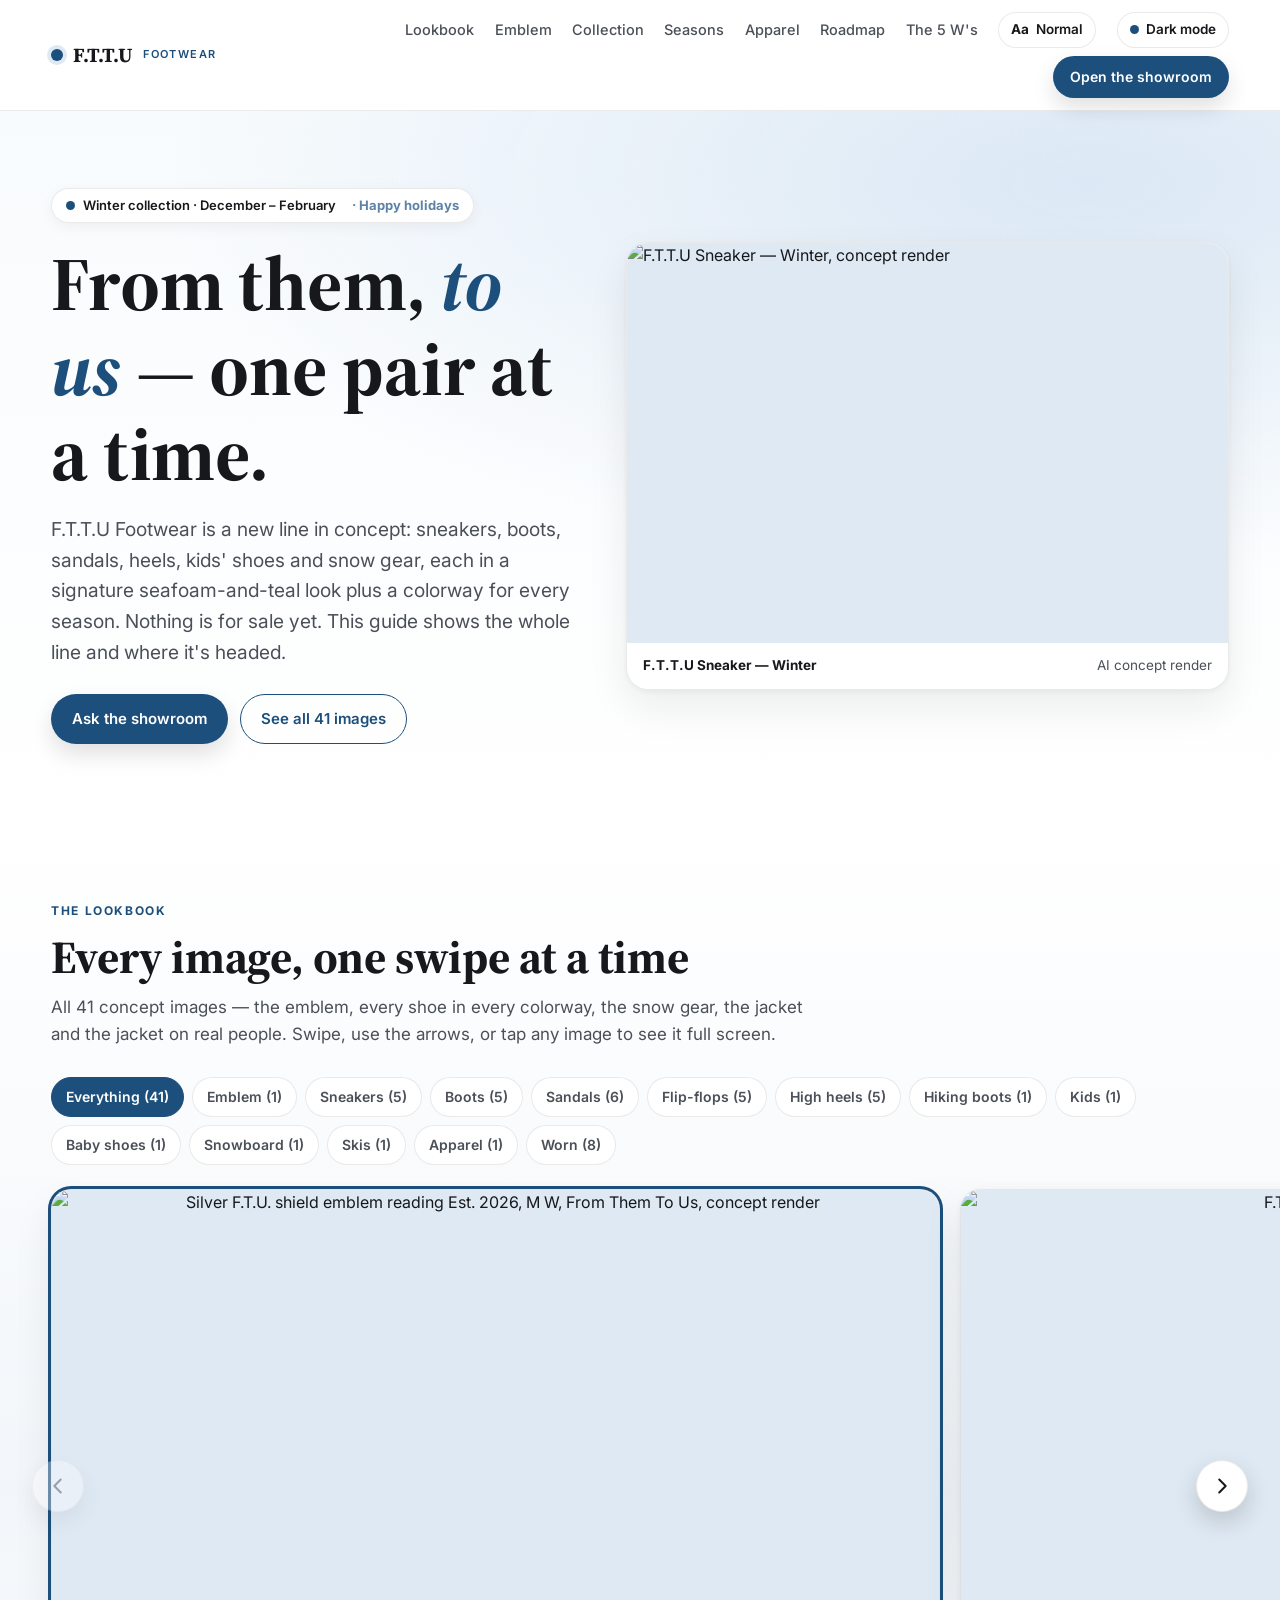
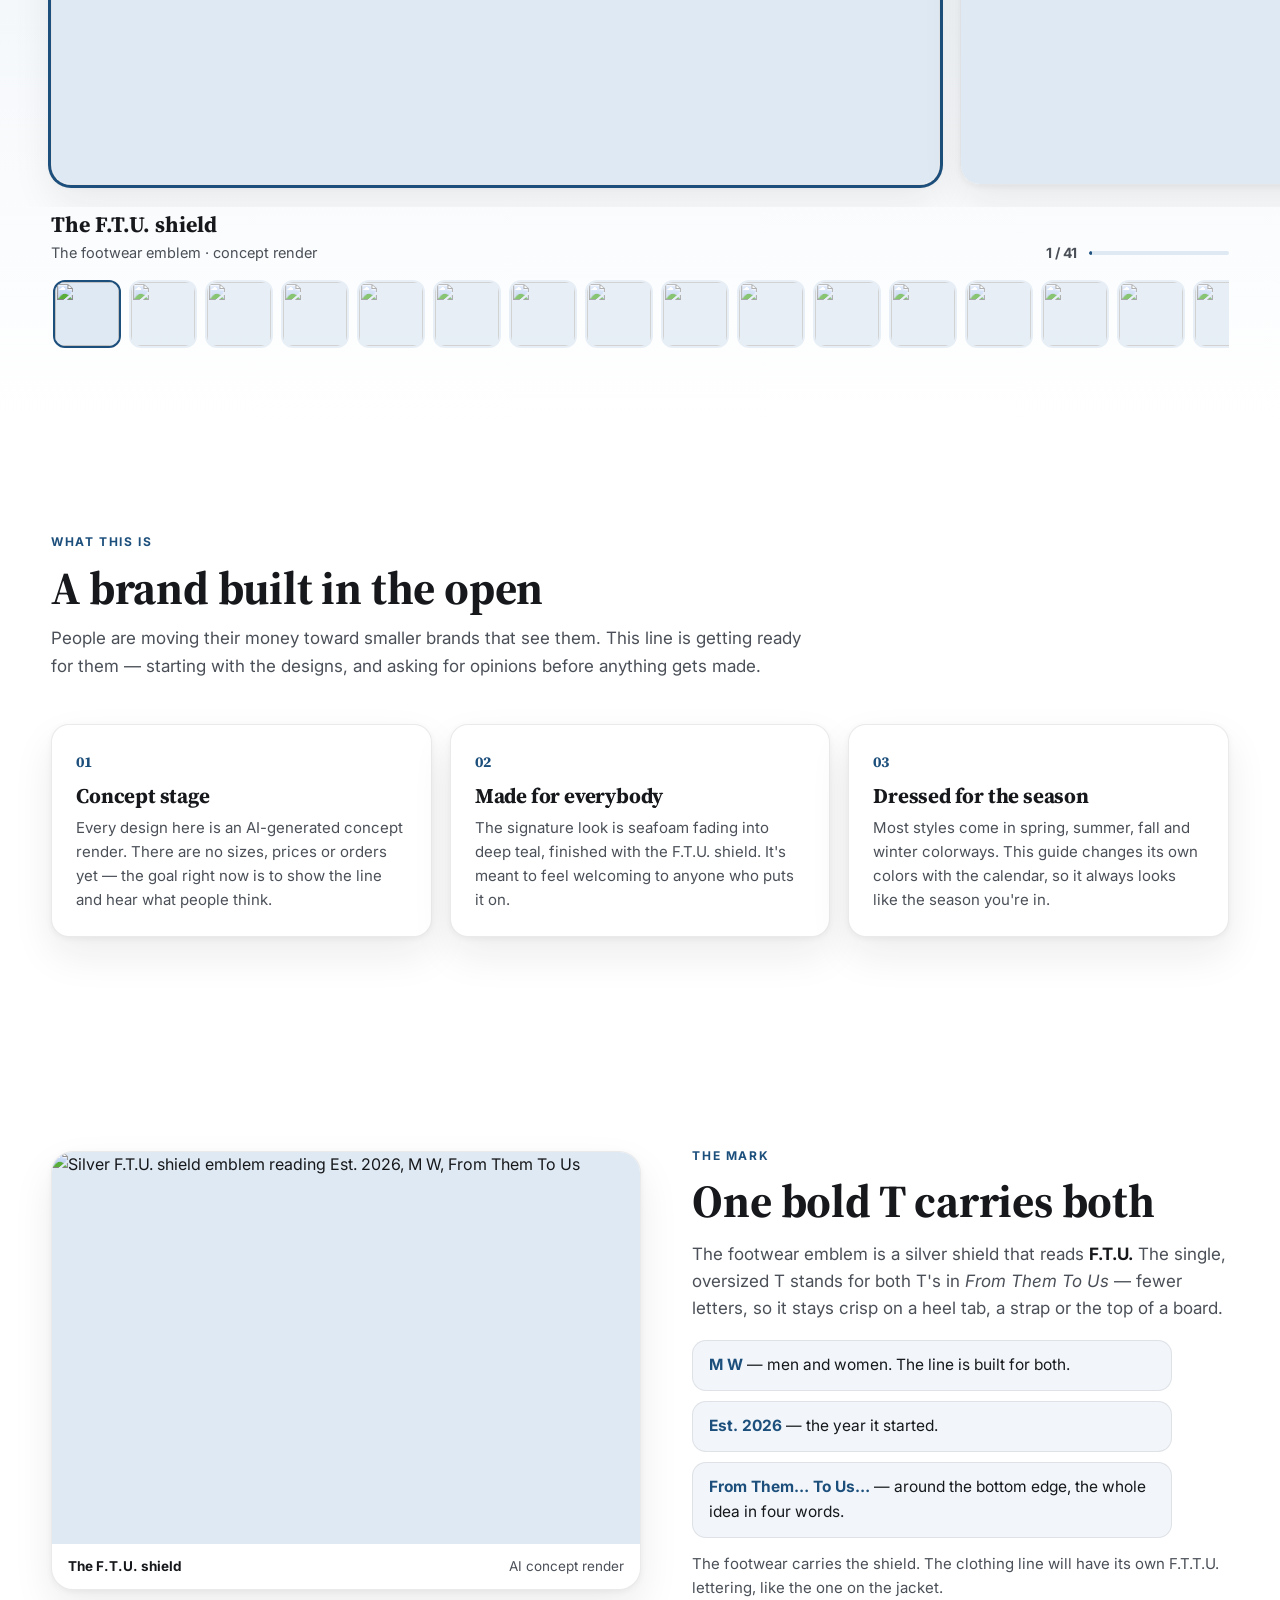
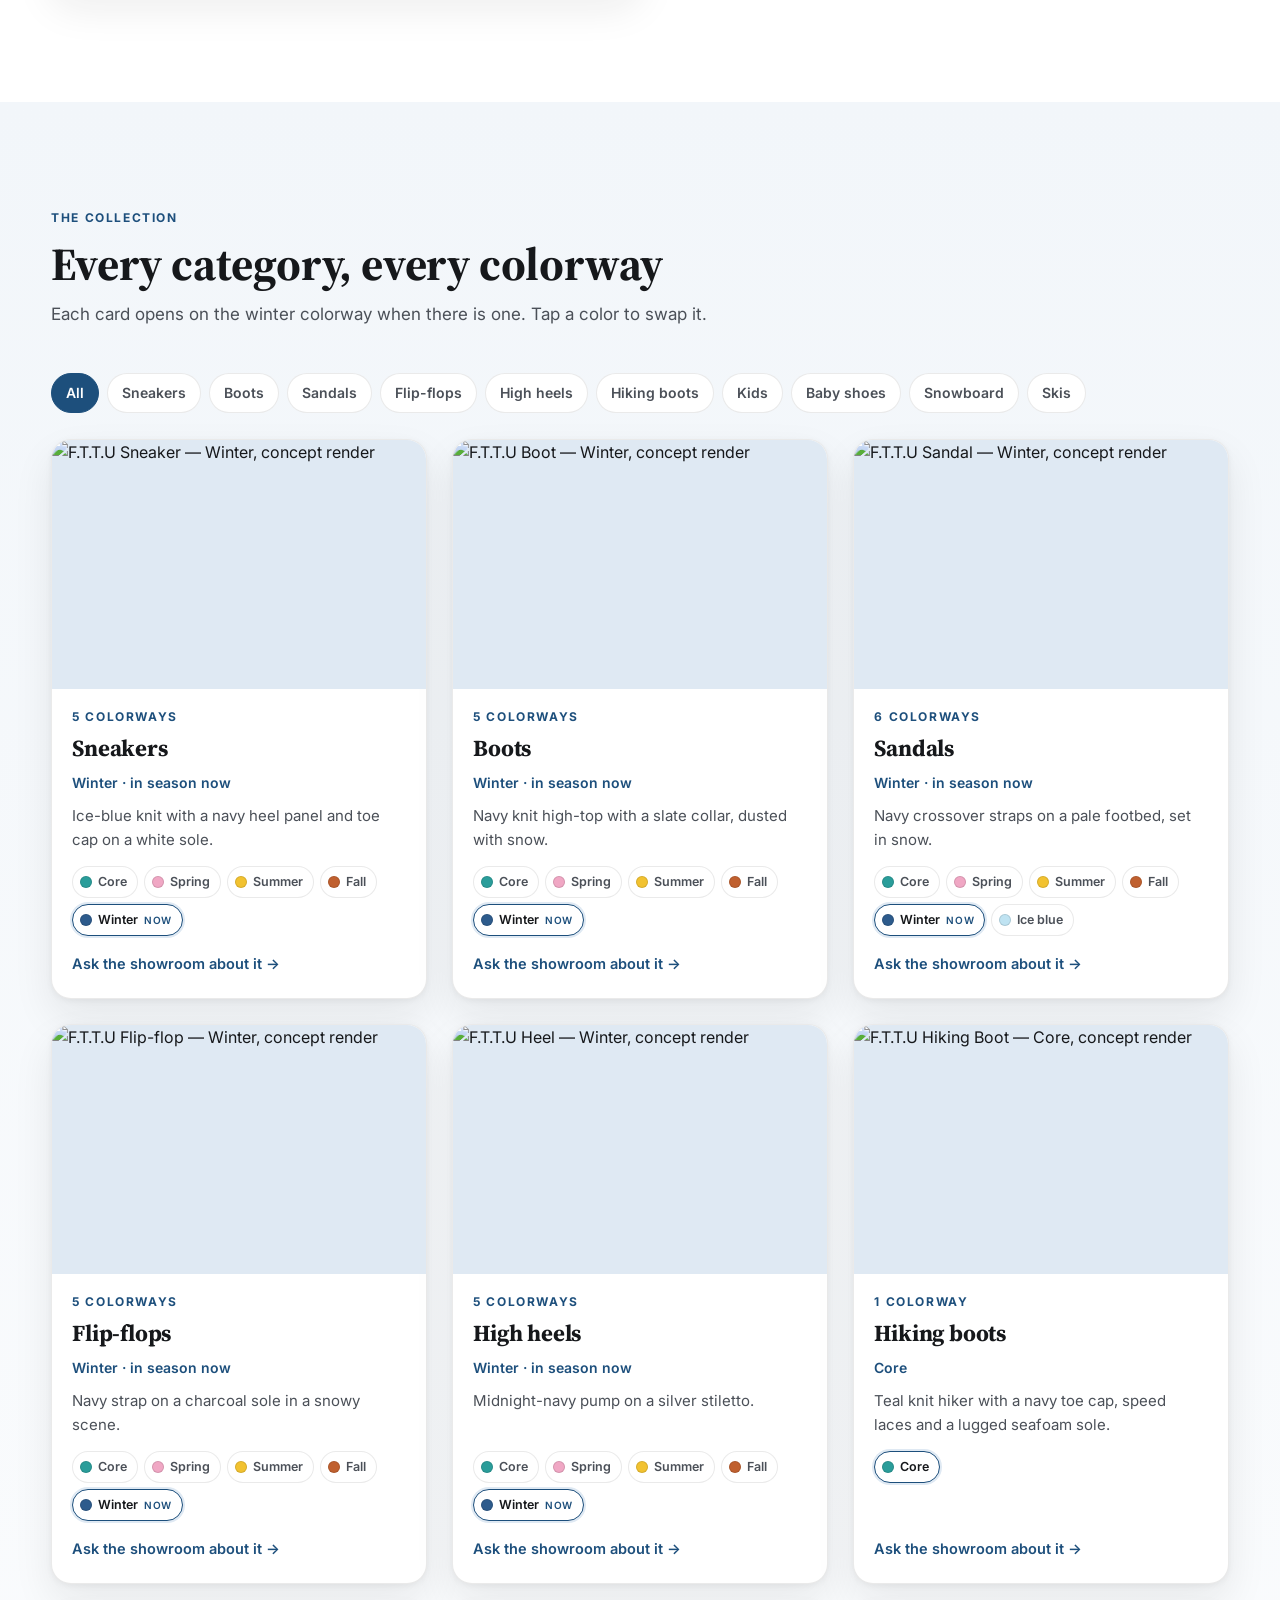
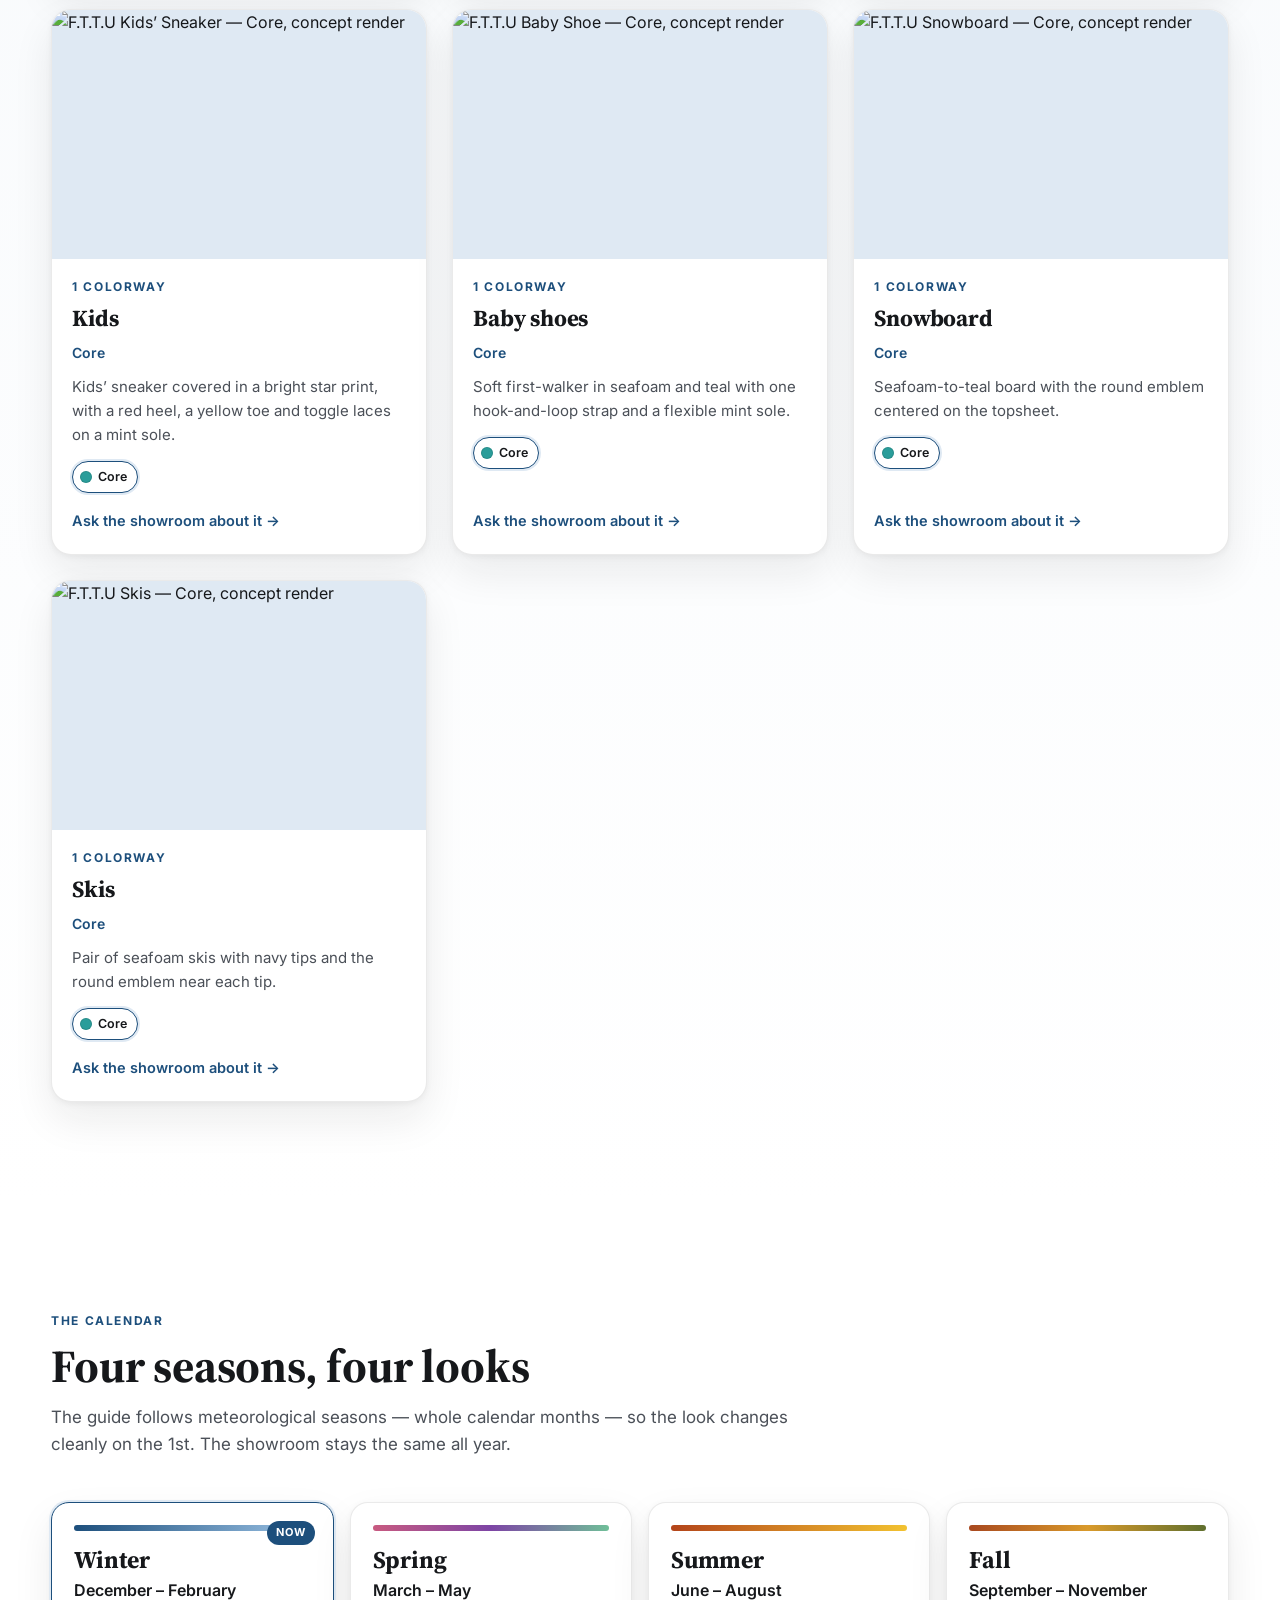
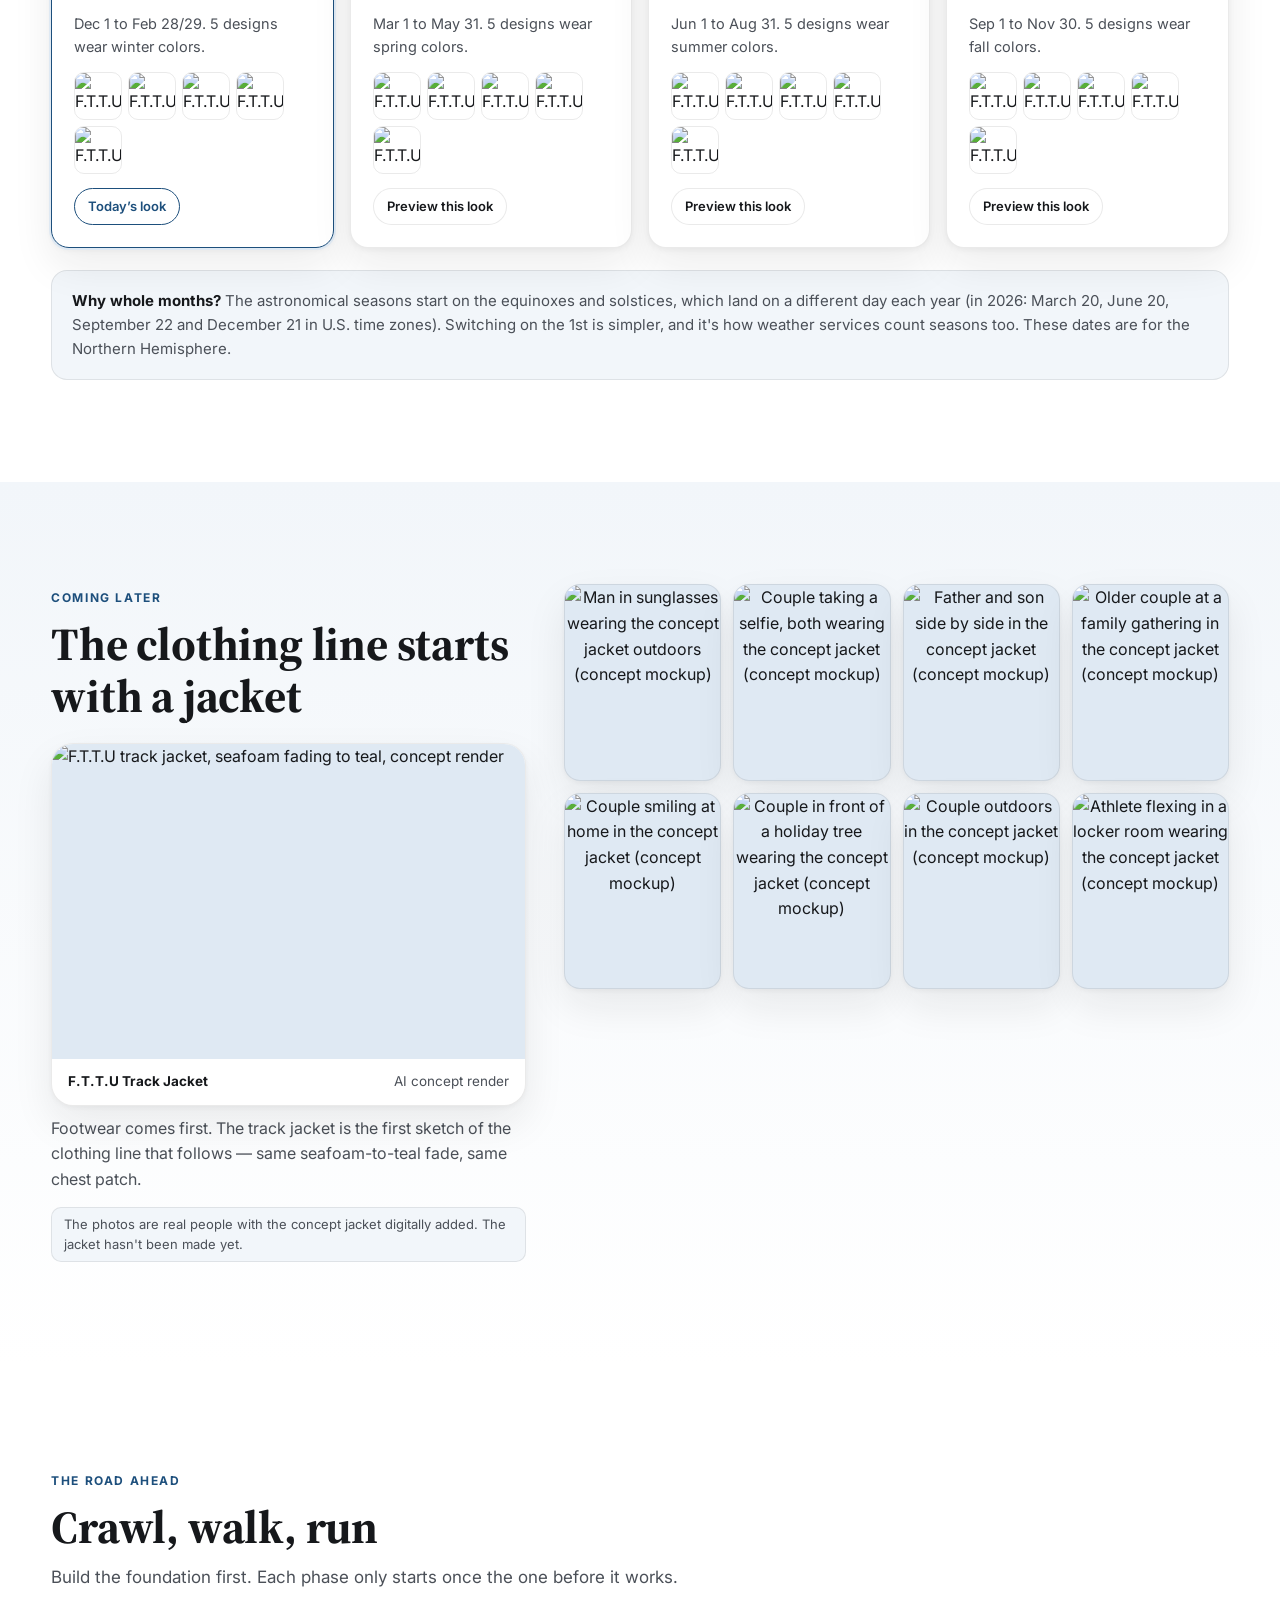
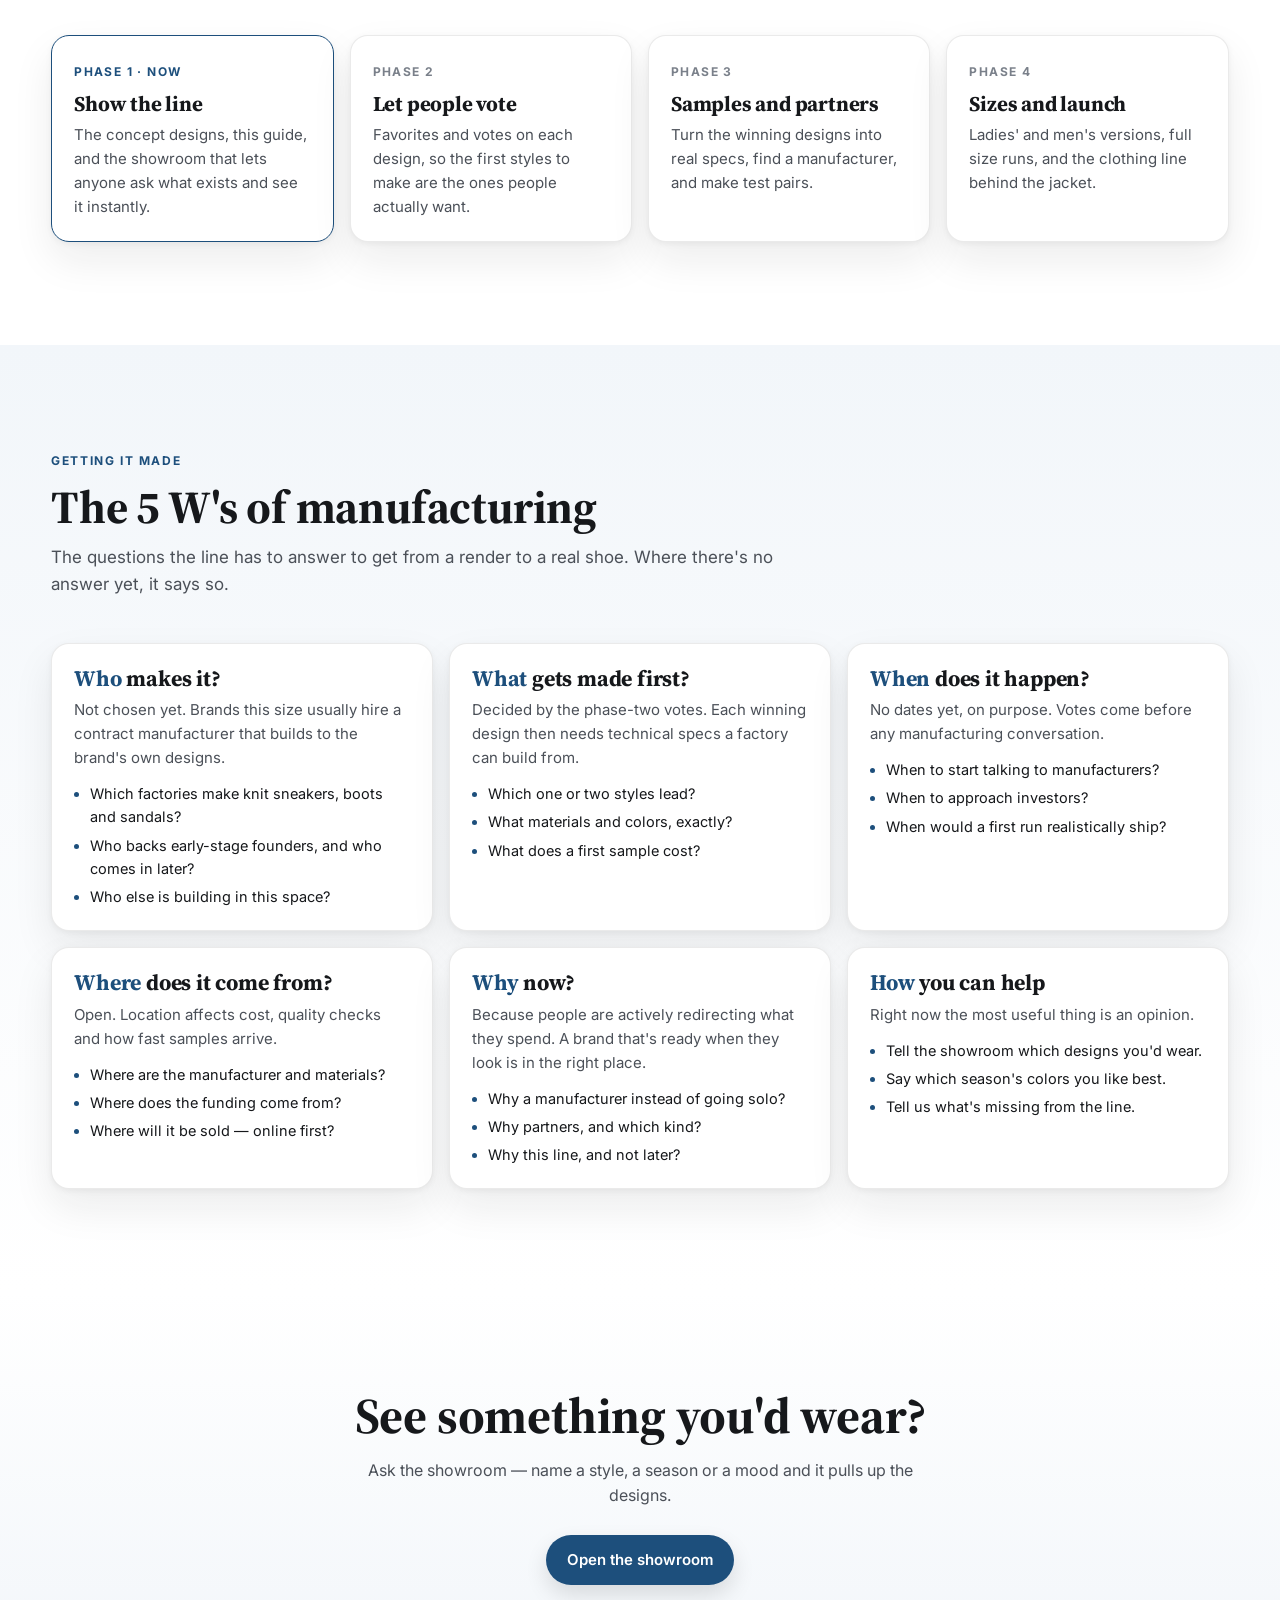
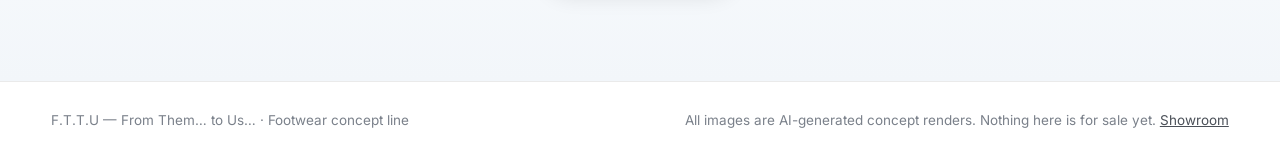
==== guide.html @ 917a5d87 "Initial commit" ====
<!DOCTYPE html>
<html lang="en" data-theme="light" data-default-theme="light" data-season="fall">
<head>
<meta charset="UTF-8">
<meta name="viewport" content="width=device-width, initial-scale=1, viewport-fit=cover">
<title>F.T.T.U Footwear — The Guide</title>
<meta name="description" content="The F.T.T.U footwear line in concept: every category, every seasonal colorway, the calendar the site follows, and the road from design to manufacturing.">
<link rel="preconnect" href="https://fonts.googleapis.com">
<link rel="preconnect" href="https://fonts.gstatic.com" crossorigin>
<link rel="preconnect" href="https://mlgmigguhljsiopctkkj.supabase.co" crossorigin>
<link href="https://fonts.googleapis.com/css2?family=Source+Serif+4:ital,opsz,wght@0,8..60,600;0,8..60,700;1,8..60,600&family=Inter:wght@400;500;600;700&display=swap" rel="stylesheet">
<script>
  /* set the season before first paint so the page never flashes the wrong palette */
  (function(){
    var m=new Date().getMonth();
    var s=(m===11||m<=1)?'winter':(m<=4)?'spring':(m<=7)?'summer':'fall';
    document.documentElement.setAttribute('data-season',s);
  })();
</script>
<link rel="stylesheet" href="css/guide.css">
<link rel="stylesheet" href="css/lightbox.css">
<script>try{var t=localStorage.getItem('fttu-theme');if(t==='light'||t==='dark')document.documentElement.setAttribute('data-theme',t);}catch(e){}</script>
</head>
<body>

<header class="topbar">
  <nav class="nav wrap" aria-label="Main">
    <a class="brand" href="guide.html"><span class="brand-mark" aria-hidden="true"></span>F.T.T.U <small>Footwear</small></a>
    <div class="nav-links">
      <a href="#lookbook">Lookbook</a>
      <a href="#emblem">Emblem</a>
      <a href="#collection">Collection</a>
      <a href="#seasons">Seasons</a>
      <a href="#apparel">Apparel</a>
      <a href="#roadmap">Roadmap</a>
      <a href="#five-ws">The 5 W's</a>
      <button class="ctrl js-size" type="button" aria-label="Text size: Normal"><strong>Aa</strong> <span class="js-size-label">Normal</span></button>
      <button class="ctrl js-theme" type="button"><span class="dot" aria-hidden="true"></span><span class="js-theme-label">Dark mode</span></button>
      <a class="btn btn-solid" href="index.html">Open the showroom</a>
    </div>
    <button class="burger" id="burger" type="button" aria-label="Open menu" aria-expanded="false" aria-controls="menu"><span></span></button>
  </nav>
  <div class="menu" id="menu">
    <a href="#lookbook">Lookbook</a>
    <a href="#emblem">Emblem</a>
    <a href="#collection">Collection</a>
    <a href="#seasons">Seasons</a>
    <a href="#apparel">Apparel</a>
    <a href="#roadmap">Roadmap</a>
    <a href="#five-ws">The 5 W's</a>
    <div class="menu-controls">
      <button class="ctrl js-size" type="button" aria-label="Text size: Normal"><strong>Aa</strong> <span class="js-size-label">Normal</span></button>
      <button class="ctrl js-theme" type="button"><span class="dot" aria-hidden="true"></span><span class="js-theme-label">Dark mode</span></button>
      <a class="btn btn-solid" href="index.html">Open the showroom</a>
    </div>
  </div>
</header>

<main>
  <section class="hero">
    <div class="ornaments" id="ornaments" aria-hidden="true"></div>
    <div class="hero-grid wrap">
      <div>
        <span class="season-badge"><span class="dot" aria-hidden="true"></span><span id="seasonBadge">Fall collection</span><span class="holiday" id="holiday" hidden></span></span>
        <h1>From them, <em>to us</em> &mdash; one pair at a time.</h1>
        <p class="lede">F.T.T.U Footwear is a new line in concept: sneakers, boots, sandals, heels, kids' shoes and snow gear, each in a signature seafoam-and-teal look plus a colorway for every season. Nothing is for sale yet. This guide shows the whole line and where it's headed.</p>
        <div class="hero-ctas">
          <a class="btn btn-solid" href="index.html">Ask the showroom</a>
          <a class="btn btn-ghost" href="#lookbook">See all 41 images</a>
        </div>
      </div>
      <figure class="frame zoomable" id="heroFig" role="button" tabindex="0" aria-label="View this design full screen">
        <div class="ratio"><img id="heroImg" alt="" width="1264" height="848" decoding="async" fetchpriority="high"></div>
        <figcaption><span><strong id="heroName">F.T.T.U Sneaker</strong></span><span>AI concept render</span></figcaption>
      </figure>
    </div>
  </section>

  <section class="section lookbook" id="lookbook" aria-labelledby="lookTitle">
    <div class="wrap">
      <div class="section-head">
        <span class="kicker">The lookbook</span>
        <h2 id="lookTitle">Every image, one swipe at a time</h2>
        <p>All <span id="lookTotal">41</span> concept images &mdash; the emblem, every shoe in every colorway, the snow gear, the jacket and the jacket on real people. Swipe, use the arrows, or tap any image to see it full screen.</p>
      </div>
      <div class="filters" id="lookFilters" role="group" aria-label="Filter the lookbook"></div>
    </div>
    <div class="carousel" id="carousel">
      <div class="track" id="track" tabindex="0" role="region" aria-roledescription="carousel" aria-label="Lookbook images"></div>
      <button type="button" class="car-btn car-prev" id="carPrev" aria-label="Previous image"><svg viewBox="0 0 24 24" fill="none" stroke="currentColor" stroke-width="2.2" stroke-linecap="round" stroke-linejoin="round"><path d="M15 5l-7 7 7 7"/></svg></button>
      <button type="button" class="car-btn car-next" id="carNext" aria-label="Next image"><svg viewBox="0 0 24 24" fill="none" stroke="currentColor" stroke-width="2.2" stroke-linecap="round" stroke-linejoin="round"><path d="M9 5l7 7-7 7"/></svg></button>
    </div>
    <div class="wrap">
      <div class="car-meta">
        <div class="car-caption"><strong id="carTitle"></strong><span id="carCaption"></span></div>
        <div class="car-count"><span id="carCount">1 / 41</span><span class="car-progress"><i id="carBar"></i></span></div>
      </div>
      <div class="thumbstrip" id="thumbstrip" role="group" aria-label="Jump to an image"></div>
    </div>
  </section>

  <section class="section" aria-labelledby="whatTitle">
    <div class="wrap">
      <div class="section-head">
        <span class="kicker">What this is</span>
        <h2 id="whatTitle">A brand built in the open</h2>
        <p>People are moving their money toward smaller brands that see them. This line is getting ready for them — starting with the designs, and asking for opinions before anything gets made.</p>
      </div>
      <div class="points">
        <div class="point"><span class="num">01</span><h3>Concept stage</h3><p>Every design here is an AI-generated concept render. There are no sizes, prices or orders yet — the goal right now is to show the line and hear what people think.</p></div>
        <div class="point"><span class="num">02</span><h3>Made for everybody</h3><p>The signature look is seafoam fading into deep teal, finished with the F.T.U. shield. It's meant to feel welcoming to anyone who puts it on.</p></div>
        <div class="point"><span class="num">03</span><h3>Dressed for the season</h3><p>Most styles come in spring, summer, fall and winter colorways. This guide changes its own colors with the calendar, so it always looks like the season you're in.</p></div>
      </div>
    </div>
  </section>

  <section class="section emblem-sec" id="emblem" aria-labelledby="embTitle">
    <div class="wrap emblem-grid">
      <figure class="frame zoomable" id="emblemFig" role="button" tabindex="0" aria-label="View the emblem full screen">
        <div class="ratio"><img id="emblemImg" alt="Silver F.T.U. shield emblem reading Est. 2026, M W, From Them To Us" width="1264" height="847" loading="lazy" decoding="async"></div>
        <figcaption><span><strong>The F.T.U. shield</strong></span><span>AI concept render</span></figcaption>
      </figure>
      <div class="emblem-copy">
        <span class="kicker">The mark</span>
        <h2 id="embTitle">One bold T carries both</h2>
        <p>The footwear emblem is a silver shield that reads <strong>F.T.U.</strong> The single, oversized T stands for both T's in <em>From Them To Us</em> — fewer letters, so it stays crisp on a heel tab, a strap or the top of a board.</p>
        <ul class="emblem-facts">
          <li><strong>M W</strong> — men and women. The line is built for both.</li>
          <li><strong>Est. 2026</strong> — the year it started.</li>
          <li><strong>From Them… To Us…</strong> — around the bottom edge, the whole idea in four words.</li>
        </ul>
        <p class="emblem-note">The footwear carries the shield. The clothing line will have its own F.T.T.U. lettering, like the one on the jacket.</p>
      </div>
    </div>
  </section>

  <section class="section tint" id="collection" aria-labelledby="colTitle">
    <div class="wrap">
      <div class="section-head">
        <span class="kicker">The collection</span>
        <h2 id="colTitle">Every category, every colorway</h2>
        <p id="colLede">Each card opens on this season's colorway when there is one. Tap a color to swap it.</p>
      </div>
      <div class="filters" id="filters" role="group" aria-label="Filter by category"></div>
      <div class="grid" id="grid"></div>
    </div>
  </section>

  <section class="section" id="seasons" aria-labelledby="seaTitle">
    <div class="wrap">
      <div class="section-head">
        <span class="kicker">The calendar</span>
        <h2 id="seaTitle">Four seasons, four looks</h2>
        <p>The guide follows meteorological seasons — whole calendar months — so the look changes cleanly on the 1st. The showroom stays the same all year.</p>
      </div>
      <div class="seasons" id="seasonCards"></div>
      <p class="season-note"><strong>Why whole months?</strong> The astronomical seasons start on the equinoxes and solstices, which land on a different day each year (in 2026: March 20, June 20, September 22 and December 21 in U.S. time zones). Switching on the 1st is simpler, and it's how weather services count seasons too. These dates are for the Northern Hemisphere.</p>
    </div>
  </section>

  <section class="section tint" id="apparel" aria-labelledby="appTitle">
    <div class="wrap">
      <div class="apparel">
        <div class="apparel-copy">
          <span class="kicker">Coming later</span>
          <h2 id="appTitle" style="font-size:calc(clamp(30px,4vw,46px) * var(--fs)); margin-top:8px;">The clothing line starts with a jacket</h2>
          <figure class="frame" style="margin-top:22px;">
            <div class="ratio"><img id="jacketImg" alt="F.T.T.U track jacket, seafoam fading to teal, concept render" width="1264" height="848" loading="lazy" decoding="async"></div>
            <figcaption><span><strong>F.T.T.U Track Jacket</strong></span><span>AI concept render</span></figcaption>
          </figure>
          <p>Footwear comes first. The track jacket is the first sketch of the clothing line that follows — same seafoam-to-teal fade, same chest patch.</p>
          <span class="label">The photos are real people with the concept jacket digitally added. The jacket hasn't been made yet.</span>
        </div>
        <div class="mock-grid" id="mocks"></div>
      </div>
    </div>
  </section>

  <section class="section" id="roadmap" aria-labelledby="roadTitle">
    <div class="wrap">
      <div class="section-head">
        <span class="kicker">The road ahead</span>
        <h2 id="roadTitle">Crawl, walk, run</h2>
        <p>Build the foundation first. Each phase only starts once the one before it works.</p>
      </div>
      <div class="road">
        <div class="step current"><span class="phase">Phase 1 · Now</span><h3>Show the line</h3><p>The concept designs, this guide, and the showroom that lets anyone ask what exists and see it instantly.</p></div>
        <div class="step"><span class="phase">Phase 2</span><h3>Let people vote</h3><p>Favorites and votes on each design, so the first styles to make are the ones people actually want.</p></div>
        <div class="step"><span class="phase">Phase 3</span><h3>Samples and partners</h3><p>Turn the winning designs into real specs, find a manufacturer, and make test pairs.</p></div>
        <div class="step"><span class="phase">Phase 4</span><h3>Sizes and launch</h3><p>Ladies' and men's versions, full size runs, and the clothing line behind the jacket.</p></div>
      </div>
    </div>
  </section>

  <section class="section tint" id="five-ws" aria-labelledby="wsTitle">
    <div class="wrap">
      <div class="section-head">
        <span class="kicker">Getting it made</span>
        <h2 id="wsTitle">The 5 W's of manufacturing</h2>
        <p>The questions the line has to answer to get from a render to a real shoe. Where there's no answer yet, it says so.</p>
      </div>
      <div class="ws">
        <div class="w"><h3><span>Who</span> makes it?</h3><p class="status">Not chosen yet. Brands this size usually hire a contract manufacturer that builds to the brand's own designs.</p>
          <ul><li>Which factories make knit sneakers, boots and sandals?</li><li>Who backs early-stage founders, and who comes in later?</li><li>Who else is building in this space?</li></ul></div>
        <div class="w"><h3><span>What</span> gets made first?</h3><p class="status">Decided by the phase-two votes. Each winning design then needs technical specs a factory can build from.</p>
          <ul><li>Which one or two styles lead?</li><li>What materials and colors, exactly?</li><li>What does a first sample cost?</li></ul></div>
        <div class="w"><h3><span>When</span> does it happen?</h3><p class="status">No dates yet, on purpose. Votes come before any manufacturing conversation.</p>
          <ul><li>When to start talking to manufacturers?</li><li>When to approach investors?</li><li>When would a first run realistically ship?</li></ul></div>
        <div class="w"><h3><span>Where</span> does it come from?</h3><p class="status">Open. Location affects cost, quality checks and how fast samples arrive.</p>
          <ul><li>Where are the manufacturer and materials?</li><li>Where does the funding come from?</li><li>Where will it be sold — online first?</li></ul></div>
        <div class="w"><h3><span>Why</span> now?</h3><p class="status">Because people are actively redirecting what they spend. A brand that's ready when they look is in the right place.</p>
          <ul><li>Why a manufacturer instead of going solo?</li><li>Why partners, and which kind?</li><li>Why this line, and not later?</li></ul></div>
        <div class="w"><h3><span>How</span> you can help</h3><p class="status">Right now the most useful thing is an opinion.</p>
          <ul><li>Tell the showroom which designs you'd wear.</li><li>Say which season's colors you like best.</li><li>Tell us what's missing from the line.</li></ul></div>
      </div>
    </div>
  </section>

  <section class="closing">
    <div class="wrap">
      <h2>See something you'd wear?</h2>
      <p>Ask the showroom — name a style, a season or a mood and it pulls up the designs.</p>
      <div class="hero-ctas"><a class="btn btn-solid" href="index.html">Open the showroom</a></div>
    </div>
  </section>
</main>

<footer><div class="wrap"><span>F.T.T.U — From Them… to Us… · Footwear concept line</span><span>All images are AI-generated concept renders. Nothing here is for sale yet. <a href="index.html">Showroom</a></span></div></footer>

<div id="previewBar" role="status"><span id="previewText">Previewing winter</span><button type="button" id="previewReset">Back to today</button></div>

<script>
/* Page controls — theme toggle, text size, phone menu.
   Inline on purpose: they keep working even if a page is opened on its own. */
(function(){
  var root=document.documentElement, KEY='fttu-theme', def=root.getAttribute('data-default-theme')||'light';
  function saved(){ try{ return localStorage.getItem(KEY); }catch(e){ return null; } }
  function apply(t){
    root.setAttribute('data-theme',t);
    var labels=document.querySelectorAll('.js-theme-label');
    for(var i=0;i<labels.length;i++) labels[i].textContent = t==='dark' ? 'Light mode' : 'Dark mode';
    var b=document.querySelectorAll('.js-theme');
    for(var j=0;j<b.length;j++) b[j].setAttribute('aria-pressed', String(t==='dark'));
  }
  var s=saved(); apply(s==='light'||s==='dark' ? s : def);
  document.addEventListener('click',function(e){
    var t=e.target.closest && e.target.closest('.js-theme');
    if(t){ var next=root.getAttribute('data-theme')==='dark'?'light':'dark'; apply(next); try{ localStorage.setItem(KEY,next); }catch(err){} return; }
    var z=e.target.closest && e.target.closest('.js-size');
    if(z){
      var steps=[['','Normal'],['fs-lg','Large'],['fs-xl','Larger'],['fs-sm','Small']];
      var cur=root.getAttribute('data-size-step')|0, n=(cur+1)%steps.length;
      root.classList.remove('fs-sm','fs-lg','fs-xl'); if(steps[n][0]) root.classList.add(steps[n][0]);
      root.setAttribute('data-size-step',n);
      var l=document.querySelectorAll('.js-size-label'); for(var k=0;k<l.length;k++) l[k].textContent=steps[n][1];
      var zb=document.querySelectorAll('.js-size'); for(var m=0;m<zb.length;m++) zb[m].setAttribute('aria-label','Text size: '+steps[n][1]);
      return;
    }
    var bg=e.target.closest && e.target.closest('#burger'), menu=document.getElementById('menu');
    if(bg && menu){ var o=!menu.classList.contains('open'); menu.classList.toggle('open',o); bg.setAttribute('aria-expanded',String(o)); bg.setAttribute('aria-label',o?'Close menu':'Open menu'); return; }
    if(menu && menu.classList.contains('open') && e.target.closest && e.target.closest('#menu a')){ menu.classList.remove('open'); var bb=document.getElementById('burger'); if(bb) bb.setAttribute('aria-expanded','false'); }
  });
})();
</script>
<script>
/* If the page was opened by itself (for example straight out of the zip), say so plainly instead of showing empty boxes. */
window.addEventListener('load',function(){
  if(window.FTTU) return;
  var n=document.createElement('div'); n.setAttribute('role','alert');
  n.style.cssText='position:relative;z-index:100;margin:0;padding:14px 18px;background:#fff4d6;color:#3a2a00;border-bottom:2px solid #e0a51d;font:15px/1.5 system-ui,-apple-system,Segoe UI,Roboto,Arial,sans-serif;text-align:center;';
  n.innerHTML='<strong>This page opened without the rest of its folder.</strong> Right-click the zip, choose <em>Extract All</em>, then open <em>index.html</em> from inside the extracted <em>fttu-footwear</em> folder. The pictures, carousel and showroom all load from the files next to it.';
  document.body.insertBefore(n,document.body.firstChild);
});
</script>
<script src="js/catalog.js"></script>
<script src="js/lightbox.js"></script>
<script src="js/guide.js"></script>
</body>
</html>
---- css/guide.css ----
:root{
    --fs:1;
    --serif:'Source Serif 4', Georgia, 'Times New Roman', serif;
    --sans:'Inter', system-ui, -apple-system, 'Segoe UI', Roboto, Arial, sans-serif;
    --bg:#ffffff; --ink:#16181b; --ink-soft:#4b5058; --ink-dim:#7a808a;
    --card:#ffffff; --line:rgba(22,24,27,0.09); --shadow:0 18px 40px rgba(22,24,27,0.08), 0 2px 6px rgba(22,24,27,0.05);
    --bar:rgba(255,255,255,0.86);
    --gutter:clamp(18px, 4vw, 64px);
  }
  /* seasonal palettes — light */
  html[data-season="fall"]  {--accent:#a8481f; --accent-2:#5f6f2e; --accent-3:#d99a2b; --on-accent:#fff; --tint:#fbf4ec; --tint-2:#f4e4d2; --hero-a:#f7e2cc; --hero-b:#fdf9f4;}
  html[data-season="winter"]{--accent:#1d4f7c; --accent-2:#5d82a8; --accent-3:#9cc3e6; --on-accent:#fff; --tint:#f2f6fa; --tint-2:#dfe9f3; --hero-a:#dbe8f5; --hero-b:#f8fbfd;}
  html[data-season="spring"]{--accent:#7d45a5; --accent-2:#c85a80; --accent-3:#6fbf98; --on-accent:#fff; --tint:#faf5fb; --tint-2:#efe3f4; --hero-a:#f2e1f1; --hero-b:#fcf8fb;}
  html[data-season="summer"]{--accent:#b3441a; --accent-2:#b77a0b; --accent-3:#2aa3a0; --on-accent:#fff; --tint:#fff8ec; --tint-2:#fde8c6; --hero-a:#fde3bd; --hero-b:#fffaf2;}
  /* dark */
  html[data-theme="dark"]{--bg:#111316; --ink:#f1f2f4; --ink-soft:#b8bdc5; --ink-dim:#8a9099; --card:#1a1d21; --line:rgba(255,255,255,0.09); --shadow:0 18px 40px rgba(0,0,0,0.35); --bar:rgba(17,19,22,0.86);}
  html[data-theme="dark"][data-season="fall"]  {--accent:#e48c5c; --accent-2:#a9b86e; --on-accent:#1a120c; --tint:#1c1510; --tint-2:#2a1f16; --hero-a:#2b1d13; --hero-b:#141110;}
  html[data-theme="dark"][data-season="winter"]{--accent:#8fb9e6; --accent-2:#a9c3de; --on-accent:#0d1620; --tint:#111a24; --tint-2:#18253a; --hero-a:#16243a; --hero-b:#0f1317;}
  html[data-theme="dark"][data-season="spring"]{--accent:#c99be8; --accent-2:#ea93b0; --on-accent:#1a1320; --tint:#1a1420; --tint-2:#271d2e; --hero-a:#2a1d31; --hero-b:#141216;}
  html[data-theme="dark"][data-season="summer"]{--accent:#f29a62; --accent-2:#f0c35a; --on-accent:#1f1509; --tint:#1f1810; --tint-2:#2e2314; --hero-a:#33240f; --hero-b:#15120e;}
  html.fs-sm{--fs:0.9;} html.fs-lg{--fs:1.12;} html.fs-xl{--fs:1.25;}

  *,*::before,*::after{box-sizing:border-box;}
  html{-webkit-text-size-adjust:100%; scroll-behavior:smooth; scroll-padding-top:calc(76px + env(safe-area-inset-top,0px));}
  body{margin:0; background:var(--bg); color:var(--ink); font-family:var(--sans); font-size:calc(16px * var(--fs)); line-height:1.6; overflow-x:hidden; transition:background .35s ease, color .35s ease;}
  h1,h2,h3{font-family:var(--serif); font-weight:700; line-height:1.12; margin:0; letter-spacing:-0.2px;}
  p{margin:0;}
  a{color:var(--accent);}
  button{font:inherit; color:inherit;}
  img{max-width:100%;}
  :focus-visible{outline:2px solid var(--accent); outline-offset:3px; border-radius:6px;}
  .wrap{width:100%; padding-left:var(--gutter); padding-right:var(--gutter);}
  .kicker{display:inline-block; font-size:calc(12px * var(--fs)); font-weight:700; letter-spacing:1.6px; text-transform:uppercase; color:var(--accent);}
  .section{padding:clamp(56px, 8vw, 104px) 0;}
  .section.tint{background:linear-gradient(180deg, var(--tint), var(--bg));}
  .section-head{text-align:center; margin:0 auto clamp(28px,4vw,44px); max-width:48em;}
  .section-head h2{font-size:calc(clamp(30px, 4vw, 46px) * var(--fs)); margin-top:8px;}
  .section-head p{margin-top:12px; color:var(--ink-soft); font-size:calc(17px * var(--fs));}
  @media (min-width:900px){ .section-head{text-align:left; margin-left:0;} }

  /* ───────── top bar ───────── */
  .topbar{position:sticky; top:0; z-index:40; background:var(--bar); border-bottom:1px solid var(--line); padding-top:env(safe-area-inset-top,0px);}
  html[data-theme="light"] .topbar{background:#ffffff;}
  html[data-theme="dark"] .topbar{background:#111316;}
  @supports ((-webkit-backdrop-filter:blur(1px)) or (backdrop-filter:blur(1px))){
    html[data-theme="light"] .topbar, html[data-theme="dark"] .topbar{background:var(--bar); -webkit-backdrop-filter:blur(12px); backdrop-filter:blur(12px);}
  }
  .nav{display:flex; align-items:center; justify-content:space-between; gap:16px; padding-top:12px; padding-bottom:12px;}
  .brand{display:inline-flex; align-items:center; gap:10px; text-decoration:none; color:var(--ink); font-family:var(--serif); font-weight:700; font-size:calc(20px * var(--fs)); white-space:nowrap;}
  .brand small{font-family:var(--sans); font-weight:600; font-size:calc(11px * var(--fs)); letter-spacing:1.4px; text-transform:uppercase; color:var(--accent);}
  .brand-mark{width:12px; height:12px; border-radius:50%; background:var(--accent); box-shadow:0 0 0 4px var(--tint-2);}
  .nav-links{display:none; align-items:center; flex-wrap:wrap; justify-content:flex-end; row-gap:8px; column-gap:clamp(14px,1.6vw,26px); min-width:0; flex:1 1 auto; font-size:calc(14.5px * var(--fs)); font-weight:500;}
  .nav-links a{color:var(--ink-soft); text-decoration:none;}
  .nav-links a:hover{color:var(--ink);}
  .nav-links a.btn-solid, .menu a.btn-solid{color:var(--on-accent);}
  .ctrl{display:inline-flex; align-items:center; gap:7px; border:1px solid var(--line); background:var(--card); border-radius:999px; padding:6px 12px; cursor:pointer; font-size:calc(13.5px * var(--fs)); font-weight:600; white-space:nowrap;}
  .ctrl .dot{width:9px; height:9px; border-radius:50%; background:var(--accent);}
  .btn{display:inline-flex; align-items:center; justify-content:center; gap:8px; padding:12px 20px; border-radius:999px; font-weight:600; font-size:calc(15px * var(--fs)); text-decoration:none; border:1.5px solid transparent; cursor:pointer; white-space:nowrap;}
  .btn-solid{background:var(--accent); color:var(--on-accent); box-shadow:0 10px 22px rgba(0,0,0,0.12);}
  .btn-solid:hover{filter:brightness(1.06);}
  .btn-ghost{border-color:var(--accent); color:var(--accent); background:transparent;}
  .nav .btn{padding:9px 16px; font-size:calc(14px * var(--fs));}
  .burger{width:42px; height:42px; border-radius:12px; border:1px solid var(--line); background:var(--card); display:inline-flex; align-items:center; justify-content:center; cursor:pointer;}
  .burger span,.burger span::before,.burger span::after{display:block; width:17px; height:2px; background:var(--ink); border-radius:2px; position:relative; transition:transform .2s ease, background .2s ease;}
  .burger span::before,.burger span::after{content:""; position:absolute; left:0;}
  .burger span::before{top:-5px;} .burger span::after{top:5px;}
  .burger[aria-expanded="true"] span{background:transparent;}
  .burger[aria-expanded="true"] span::before{transform:translateY(5px) rotate(45deg);}
  .burger[aria-expanded="true"] span::after{transform:translateY(-5px) rotate(-45deg);}
  .menu{display:none; flex-direction:column; align-items:center; gap:2px; padding:4px var(--gutter) 18px;}
  .menu.open{display:flex;}
  .menu a{color:var(--ink-soft); text-decoration:none; padding:9px 12px; font-weight:500;}
  .menu-controls{display:flex; flex-wrap:wrap; justify-content:center; gap:10px; margin-top:8px; padding-top:12px; border-top:1px solid var(--line); width:100%;}
  @media (min-width:1280px){ .nav-links{display:flex;} .burger,.menu,.menu.open{display:none;} }

  /* ───────── hero ───────── */
  .hero{position:relative; overflow:hidden; background:radial-gradient(120% 90% at 85% 10%, var(--hero-a), transparent 60%), linear-gradient(180deg, var(--hero-b), var(--bg)); padding:clamp(40px,6vw,88px) 0 clamp(48px,7vw,96px);}
  .hero-grid{position:relative; z-index:1; display:grid; grid-template-columns:minmax(0,1fr); gap:clamp(28px,4vw,64px); align-items:center; text-align:center;}
  @media (min-width:900px){ .hero-grid{grid-template-columns:minmax(0,1fr) minmax(0,1.15fr); text-align:left;} }
  .season-badge{display:inline-flex; align-items:center; gap:8px; padding:6px 14px; border-radius:999px; background:var(--card); border:1px solid var(--line); font-size:calc(13px * var(--fs)); font-weight:600; box-shadow:0 4px 14px rgba(0,0,0,0.05);}
  .season-badge .dot{width:9px; height:9px; border-radius:50%; background:var(--accent);}
  .holiday{display:inline-block; margin-left:8px; color:var(--accent-2); font-weight:700;}
  .hero h1{font-size:calc(clamp(40px, 6vw, 76px) * var(--fs)); margin-top:18px;}
  .hero h1 em{font-style:italic; color:var(--accent);}
  .hero .lede{margin:18px auto 0; font-size:calc(clamp(17px,1.5vw,20px) * var(--fs)); color:var(--ink-soft); max-width:34em;}
  @media (min-width:900px){ .hero .lede{margin-left:0;} }
  .hero-ctas{display:flex; flex-wrap:wrap; gap:12px; justify-content:center; margin-top:26px;}
  @media (min-width:900px){ .hero-ctas{justify-content:flex-start;} }
  .frame{position:relative; border-radius:22px; overflow:hidden; background:var(--card); border:1px solid var(--line); box-shadow:var(--shadow);}
  .ratio{position:relative; width:100%; aspect-ratio:3 / 2; background:var(--tint-2);}
  @supports not (aspect-ratio:1){ .ratio{height:0; padding-top:66.6667%;} }
  .ratio img{position:absolute; inset:0; width:100%; height:100%; object-fit:cover; display:block;}
  .frame figcaption{display:flex; justify-content:space-between; gap:12px; flex-wrap:wrap; padding:12px 16px; font-size:calc(13.5px * var(--fs)); color:var(--ink-soft); text-align:left;}
  .frame figcaption strong{color:var(--ink);}
  figure{margin:0;}

  /* seasonal ornaments (decorative) */
  .ornaments{position:absolute; inset:0; pointer-events:none; z-index:0; overflow:hidden;}
  .orn{position:absolute; top:-40px; opacity:.55; animation:drift linear infinite;}
  .orn svg{display:block; width:100%; height:100%;}
  @keyframes drift{from{transform:translate3d(0,-40px,0) rotate(0deg);} to{transform:translate3d(60px, 110vh, 0) rotate(300deg);}}
  html[data-season="summer"] .orn{animation-name:shimmer; top:auto;}
  @keyframes shimmer{0%,100%{transform:translateY(0) scale(.9); opacity:.25;} 50%{transform:translateY(-14px) scale(1.1); opacity:.6;}}
  .sun{position:absolute; right:-8vw; top:-10vw; width:44vw; height:44vw; max-width:620px; max-height:620px; border-radius:50%; background:radial-gradient(circle, rgba(255,200,90,0.45), rgba(255,200,90,0) 65%); pointer-events:none;}
  @media (prefers-reduced-motion:reduce){ .orn{animation:none !important; display:none;} html{scroll-behavior:auto;} *{transition:none !important;} }

  /* ───────── intro points ───────── */
  .points{display:grid; grid-template-columns:minmax(0,1fr); gap:18px;}
  @media (min-width:760px){ .points{grid-template-columns:repeat(3,minmax(0,1fr));} }
  .point{background:var(--card); border:1px solid var(--line); border-radius:18px; padding:24px; box-shadow:var(--shadow); text-align:center;}
  @media (min-width:760px){ .point{text-align:left;} }
  .point h3{font-size:calc(21px * var(--fs)); margin-top:10px;}
  .point p{margin-top:8px; color:var(--ink-soft); font-size:calc(15px * var(--fs));}
  .num{font-family:var(--serif); font-weight:700; font-size:calc(15px * var(--fs)); color:var(--accent);}

  /* ───────── collection ───────── */
  .filters{display:flex; flex-wrap:wrap; justify-content:center; gap:8px; margin-bottom:26px;}
  @media (min-width:900px){ .filters{justify-content:flex-start;} }
  .chip{border:1px solid var(--line); background:var(--card); border-radius:999px; padding:8px 14px; font-size:calc(14px * var(--fs)); font-weight:600; cursor:pointer; color:var(--ink-soft);}
  .chip[aria-pressed="true"]{background:var(--accent); border-color:var(--accent); color:var(--on-accent);}
  .grid{display:grid; grid-template-columns:repeat(auto-fill, minmax(min(100%, 300px), 1fr)); gap:clamp(16px,2vw,26px);}
  .cat{display:flex; flex-direction:column; background:var(--card); border:1px solid var(--line); border-radius:20px; overflow:hidden; box-shadow:var(--shadow); scroll-margin-top:calc(90px + env(safe-area-inset-top,0px));}
  .cat[hidden]{display:none;}
  .cat-body{padding:18px 20px 22px; display:flex; flex-direction:column; gap:10px; flex:1; text-align:center;}
  @media (min-width:700px){ .cat-body{text-align:left;} }
  .cat h3{font-size:calc(23px * var(--fs));}
  .cat .cw{font-size:calc(14px * var(--fs)); font-weight:600; color:var(--accent);}
  .cat .desc{color:var(--ink-soft); font-size:calc(15px * var(--fs)); min-height:3.2em;}
  .swatches{display:flex; flex-wrap:wrap; gap:6px; justify-content:center; margin-top:4px;}
  @media (min-width:700px){ .swatches{justify-content:flex-start;} }
  .sw{display:inline-flex; align-items:center; gap:6px; padding:5px 10px 5px 7px; border-radius:999px; border:1px solid var(--line); background:var(--bg); cursor:pointer; font-size:calc(12.5px * var(--fs)); font-weight:600; color:var(--ink-soft);}
  .sw i{width:12px; height:12px; border-radius:50%; display:block; box-shadow:inset 0 0 0 1px rgba(0,0,0,0.12);}
  .sw[aria-pressed="true"]{border-color:var(--accent); color:var(--ink); box-shadow:0 0 0 2px var(--tint-2);}
  .sw .now{font-size:calc(10px * var(--fs)); letter-spacing:.6px; text-transform:uppercase; color:var(--accent);}
  .ask{margin-top:auto; padding-top:6px; font-weight:600; font-size:calc(14.5px * var(--fs)); text-decoration:none;}
  .ask:hover{text-decoration:underline; text-underline-offset:3px;}

  /* ───────── seasons ───────── */
  .seasons{display:grid; grid-template-columns:minmax(0,1fr); gap:16px;}
  @media (min-width:640px){ .seasons{grid-template-columns:repeat(2,minmax(0,1fr));} }
  @media (min-width:1100px){ .seasons{grid-template-columns:repeat(4,minmax(0,1fr));} }
  .season{position:relative; border-radius:18px; padding:22px; border:1px solid var(--line); background:var(--card); box-shadow:var(--shadow); text-align:center;}
  @media (min-width:640px){ .season{text-align:left;} }
  .season .band{height:6px; border-radius:6px; margin-bottom:16px;}
  .season h3{font-size:calc(24px * var(--fs));}
  .season .months{font-weight:600; margin-top:4px;}
  .season p{color:var(--ink-soft); font-size:calc(14.5px * var(--fs)); margin-top:8px;}
  .season .now-tag{position:absolute; top:18px; right:18px; font-size:calc(11px * var(--fs)); font-weight:700; letter-spacing:1px; text-transform:uppercase; background:var(--accent); color:var(--on-accent); padding:3px 9px; border-radius:999px;}
  .season.is-now{border-color:var(--accent); box-shadow:0 0 0 2px var(--tint-2), var(--shadow);}
  .mini-thumbs{display:flex; gap:6px; margin-top:14px; justify-content:center; flex-wrap:wrap;}
  @media (min-width:640px){ .mini-thumbs{justify-content:flex-start;} }
  .mini-thumbs img{width:48px; height:48px; object-fit:cover; border-radius:10px; border:1px solid var(--line); display:block;}
  .preview{margin-top:14px;}
  .preview button{border:1px solid var(--line); background:var(--bg); border-radius:999px; padding:7px 13px; font-size:calc(13px * var(--fs)); font-weight:600; cursor:pointer;}
  .preview button[aria-pressed="true"]{border-color:var(--accent); color:var(--accent);}
  .season-note{margin-top:22px; padding:18px 20px; border-radius:16px; background:var(--tint); border:1px solid var(--line); color:var(--ink-soft); font-size:calc(15px * var(--fs)); text-align:center;}
  @media (min-width:900px){ .season-note{text-align:left;} }
  .season-note strong{color:var(--ink);}
  #previewBar{display:none; position:fixed; left:50%; transform:translateX(-50%); bottom:calc(16px + env(safe-area-inset-bottom,0px)); z-index:50; background:var(--ink); color:var(--bg); border-radius:999px; padding:10px 12px 10px 18px; align-items:center; gap:12px; box-shadow:0 12px 30px rgba(0,0,0,0.25); font-size:calc(14px * var(--fs)); max-width:calc(100% - 32px);}
  #previewBar.show{display:flex;}
  #previewBar button{border:0; background:var(--accent); color:var(--on-accent); border-radius:999px; padding:7px 14px; font-weight:700; cursor:pointer; white-space:nowrap;}

  /* ───────── apparel ───────── */
  .apparel{display:grid; grid-template-columns:minmax(0,1fr); gap:clamp(20px,3vw,40px); align-items:start;}
  @media (min-width:1000px){ .apparel{grid-template-columns:minmax(0,1fr) minmax(0,1.4fr);} }
  .apparel-copy{text-align:center;}
  @media (min-width:1000px){ .apparel-copy{text-align:left; position:sticky; top:100px;} }
  .apparel-copy h3{font-size:calc(28px * var(--fs)); margin-top:18px;}
  .apparel-copy p{color:var(--ink-soft); margin-top:10px;}
  .label{display:inline-block; margin-top:14px; padding:6px 12px; border-radius:10px; background:var(--tint); border:1px solid var(--line); font-size:calc(13px * var(--fs)); color:var(--ink-soft);}
  .mock-grid{display:grid; grid-template-columns:repeat(2,minmax(0,1fr)); gap:12px;}
  @media (min-width:700px){ .mock-grid{grid-template-columns:repeat(4,minmax(0,1fr));} }
  .mock{position:relative; aspect-ratio:4 / 5; border-radius:16px; overflow:hidden; background:var(--tint-2); border:1px solid var(--line); box-shadow:var(--shadow);}
  @supports not (aspect-ratio:1){ .mock{height:0; padding-top:125%;} }
  .mock img{position:absolute; inset:0; width:100%; height:100%; object-fit:cover; object-position:50% 25%;}

  /* ───────── roadmap ───────── */
  .road{display:grid; grid-template-columns:minmax(0,1fr); gap:16px; counter-reset:step;}
  @media (min-width:760px){ .road{grid-template-columns:repeat(2,minmax(0,1fr));} }
  @media (min-width:1150px){ .road{grid-template-columns:repeat(4,minmax(0,1fr));} }
  .step{border-radius:18px; padding:22px; background:var(--card); border:1px solid var(--line); box-shadow:var(--shadow); text-align:center;}
  @media (min-width:760px){ .step{text-align:left;} }
  .step .phase{font-size:calc(12px * var(--fs)); font-weight:700; letter-spacing:1.4px; text-transform:uppercase; color:var(--ink-dim);}
  .step.current{border-color:var(--accent);}
  .step.current .phase{color:var(--accent);}
  .step h3{font-size:calc(21px * var(--fs)); margin-top:8px;}
  .step p{color:var(--ink-soft); font-size:calc(15px * var(--fs)); margin-top:8px;}

  /* ───────── the 5 W's ───────── */
  .ws{display:grid; grid-template-columns:minmax(0,1fr); gap:16px;}
  @media (min-width:760px){ .ws{grid-template-columns:repeat(2,minmax(0,1fr));} }
  @media (min-width:1200px){ .ws{grid-template-columns:repeat(3,minmax(0,1fr));} }
  .w{border-radius:18px; padding:22px; background:var(--card); border:1px solid var(--line); box-shadow:var(--shadow);}
  .w h3{font-size:calc(22px * var(--fs)); text-align:center;}
  @media (min-width:760px){ .w h3{text-align:left;} }
  .w h3 span{color:var(--accent);}
  .w .status{margin-top:8px; color:var(--ink-soft); font-size:calc(15px * var(--fs)); text-align:center;}
  @media (min-width:760px){ .w .status{text-align:left;} }
  .w ul{margin:12px 0 0; padding-left:1.1em; color:var(--ink); font-size:calc(14.5px * var(--fs)); text-align:left;}
  .w li{margin-top:5px;}
  .w li::marker{color:var(--accent);}

  /* ───────── closing ───────── */
  .closing{text-align:center; padding:clamp(56px,8vw,96px) 0; background:linear-gradient(180deg, var(--bg), var(--tint));}
  .closing h2{font-size:calc(clamp(30px,4.2vw,50px) * var(--fs));}
  .closing p{color:var(--ink-soft); margin:14px auto 0; max-width:36em;}
  .closing .hero-ctas{justify-content:center;}
  footer{padding:28px 0 calc(28px + env(safe-area-inset-bottom,0px)); border-top:1px solid var(--line); font-size:calc(13.5px * var(--fs)); color:var(--ink-dim); text-align:center;}
  @media (min-width:760px){ footer .wrap{display:flex; justify-content:space-between; gap:20px; text-align:left;} }
  footer a{color:var(--ink-soft);}

/* ───────── lookbook carousel ───────── */
.lookbook{background:linear-gradient(180deg, var(--bg), var(--tint) 55%, var(--bg)); padding-top:clamp(40px,5vw,72px); padding-bottom:clamp(40px,6vw,72px);}
.lookbook .section-head{margin-bottom:clamp(18px,2.5vw,28px);}
.lookbook .filters{margin-bottom:18px;}
.carousel{position:relative; --slide-h:clamp(360px, 60vh, 560px);}
@media (min-width:900px){ .carousel{--slide-h:clamp(420px, 66vh, 780px);} }
.track{
  display:flex; gap:clamp(12px,1.6vw,22px); overflow-x:auto; overflow-y:hidden;
  scroll-snap-type:x mandatory; scroll-behavior:smooth; overscroll-behavior-x:contain;
  padding:6px var(--gutter) 22px; scroll-padding:0 var(--gutter);
  scrollbar-width:none; position:relative; outline:none;
}
.track::-webkit-scrollbar{display:none;}
.track:focus-visible{box-shadow:inset 0 0 0 2px var(--accent); border-radius:8px;}
.slide{flex:0 0 auto; margin:0; scroll-snap-align:center; scroll-snap-stop:always;}
.slide-btn{display:block; padding:0; border:0; background:none; cursor:zoom-in; border-radius:20px; overflow:hidden; box-shadow:var(--shadow); border:1px solid var(--line);}
.slide img{display:block; height:var(--slide-h); width:auto; max-width:calc(100vw - 2 * var(--gutter)); object-fit:cover; background:var(--tint-2);}
/* phones: every slide is the same near-full-width square frame; the whole image shows, and the next one peeks in */
@media (max-width:699px){
  .track{gap:10px;}
  .slide img{--w:calc(100vw - 2 * var(--gutter) - 22px); width:var(--w); height:min(var(--w), 70vh); max-width:none; object-fit:contain;}
  .lookbook .filters{flex-wrap:nowrap; justify-content:flex-start; overflow-x:auto; margin-left:calc(-1 * var(--gutter)); margin-right:calc(-1 * var(--gutter)); padding:2px var(--gutter) 6px; scrollbar-width:none;}
  .lookbook .filters::-webkit-scrollbar{display:none;}
  .lookbook .chip{flex:0 0 auto;}
}
.slide.is-active .slide-btn{box-shadow:0 0 0 3px var(--accent), var(--shadow);}
.car-btn{
  position:absolute; top:calc(6px + var(--slide-h) / 2); transform:translateY(-50%); z-index:2;
  width:52px; height:52px; border-radius:50%; border:1px solid var(--line); background:var(--card); color:var(--ink);
  display:none; align-items:center; justify-content:center; cursor:pointer; box-shadow:0 10px 24px rgba(0,0,0,0.16);
}
.car-btn svg{width:22px; height:22px;}
.car-btn:hover{background:var(--accent); color:var(--on-accent); border-color:var(--accent);}
.car-btn:disabled{opacity:.35; cursor:default; background:var(--card); color:var(--ink);}
.car-prev{left:calc(var(--gutter) / 2 + 6px);} .car-next{right:calc(var(--gutter) / 2 + 6px);}
@media (min-width:700px){ .car-btn{display:inline-flex;} }
.car-meta{display:flex; flex-direction:column; align-items:center; gap:10px; text-align:center; margin-top:4px;}
@media (min-width:760px){ .car-meta{flex-direction:row; justify-content:space-between; align-items:flex-end; text-align:left;} }
.car-caption strong{display:block; font-family:var(--serif); font-size:calc(22px * var(--fs)); line-height:1.2;}
.car-caption span{display:block; margin-top:3px; color:var(--ink-soft); font-size:calc(14.5px * var(--fs));}
.car-count{display:flex; align-items:center; gap:12px; font-weight:700; font-size:calc(14px * var(--fs)); color:var(--ink-soft); white-space:nowrap;}
.car-progress{display:block; width:140px; height:4px; border-radius:4px; background:var(--tint-2); overflow:hidden;}
.car-progress i{display:block; height:100%; width:0; background:var(--accent); border-radius:4px; transition:width .25s ease;}
.thumbstrip{display:flex; gap:8px; overflow-x:auto; padding:16px 2px 6px; scrollbar-width:thin; scroll-behavior:smooth;}
.thumbstrip button{flex:0 0 auto; width:68px; height:68px; padding:0; border-radius:12px; overflow:hidden; border:2px solid transparent; background:var(--tint-2); cursor:pointer; opacity:.7;}
.thumbstrip button img{width:100%; height:100%; object-fit:cover; display:block;}
.thumbstrip button[aria-current="true"]{border-color:var(--accent); opacity:1;}
.thumbstrip button:hover{opacity:1;}
.zoomable{cursor:zoom-in;}
.cat .ratio, .mock{cursor:zoom-in;}
.mock{padding:0; display:block; width:100%;}

/* ───────── emblem ───────── */
.emblem-grid{display:grid; grid-template-columns:minmax(0,1fr); gap:clamp(24px,4vw,64px); align-items:center;}
@media (min-width:900px){ .emblem-grid{grid-template-columns:minmax(0,1.1fr) minmax(0,1fr);} }
.emblem-copy{text-align:center;}
@media (min-width:900px){ .emblem-copy{text-align:left;} }
.emblem-copy h2{font-size:calc(clamp(30px,4vw,46px) * var(--fs)); margin-top:8px;}
.emblem-copy p{margin-top:14px; color:var(--ink-soft); font-size:calc(17px * var(--fs));}
.emblem-copy p strong{color:var(--ink);}
.emblem-facts{list-style:none; margin:18px auto 0; padding:0; display:grid; gap:10px; text-align:left; max-width:30em;}
@media (min-width:900px){ .emblem-facts{margin-left:0;} }
.emblem-facts li{padding:12px 16px; border-radius:14px; background:var(--tint); border:1px solid var(--line); font-size:calc(15.5px * var(--fs));}
.emblem-facts strong{color:var(--accent);}
.emblem-note{font-size:calc(15px * var(--fs)) !important;}
.frame.zoomable, .mini-thumbs img{cursor:zoom-in;}
.frame.zoomable:focus-visible{outline:3px solid var(--accent); outline-offset:4px;}
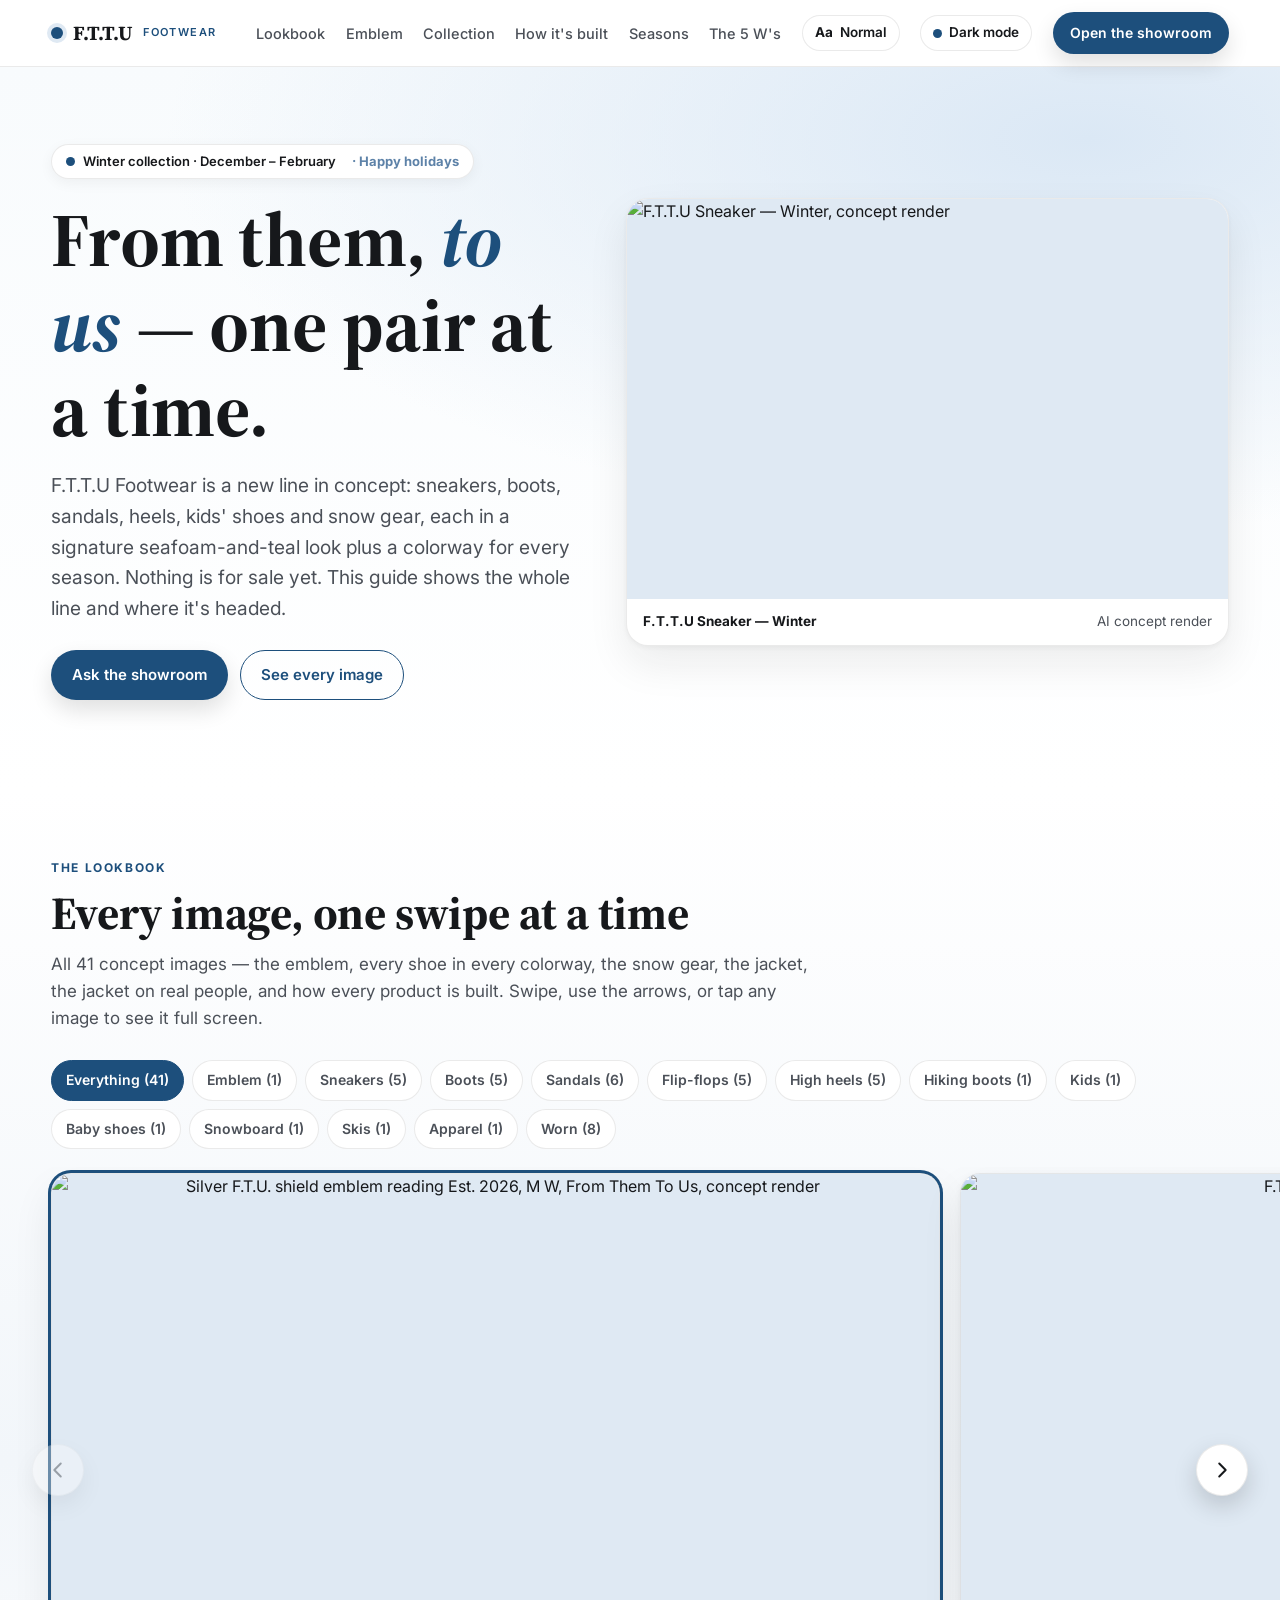
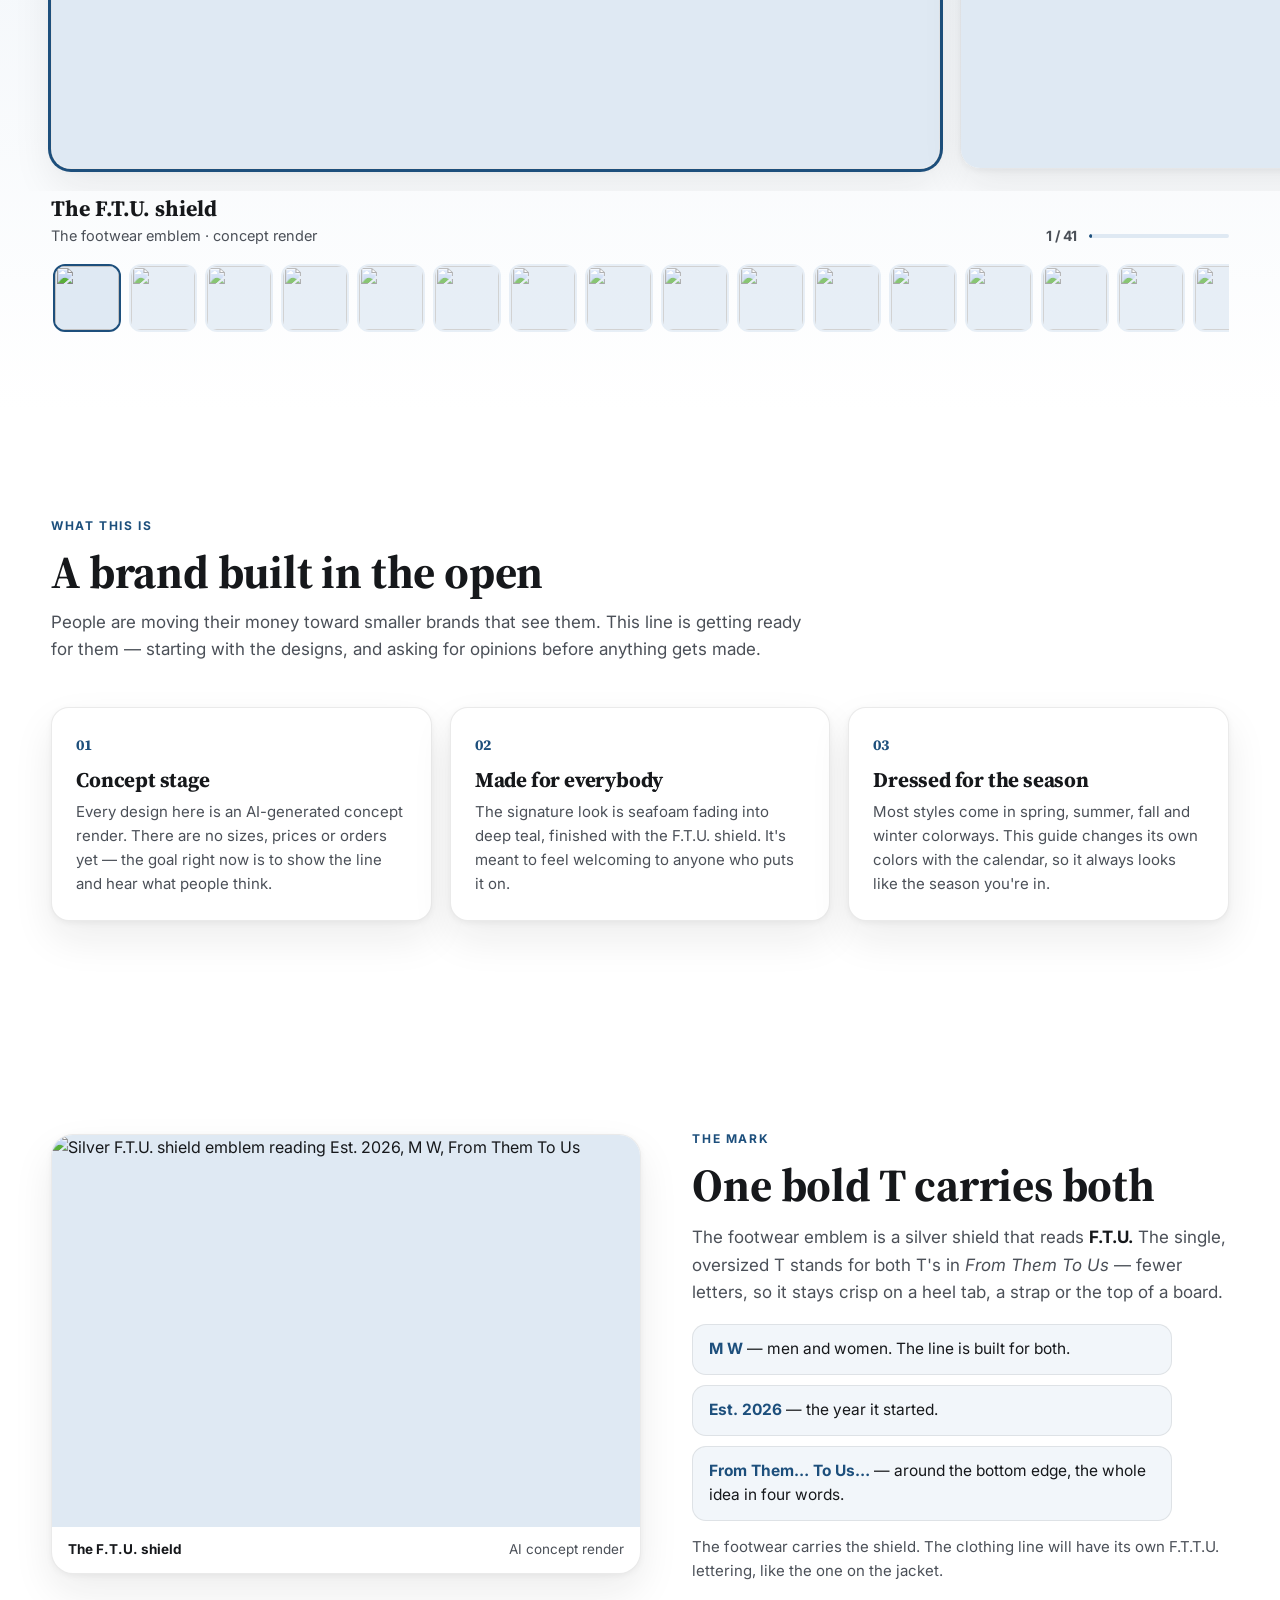
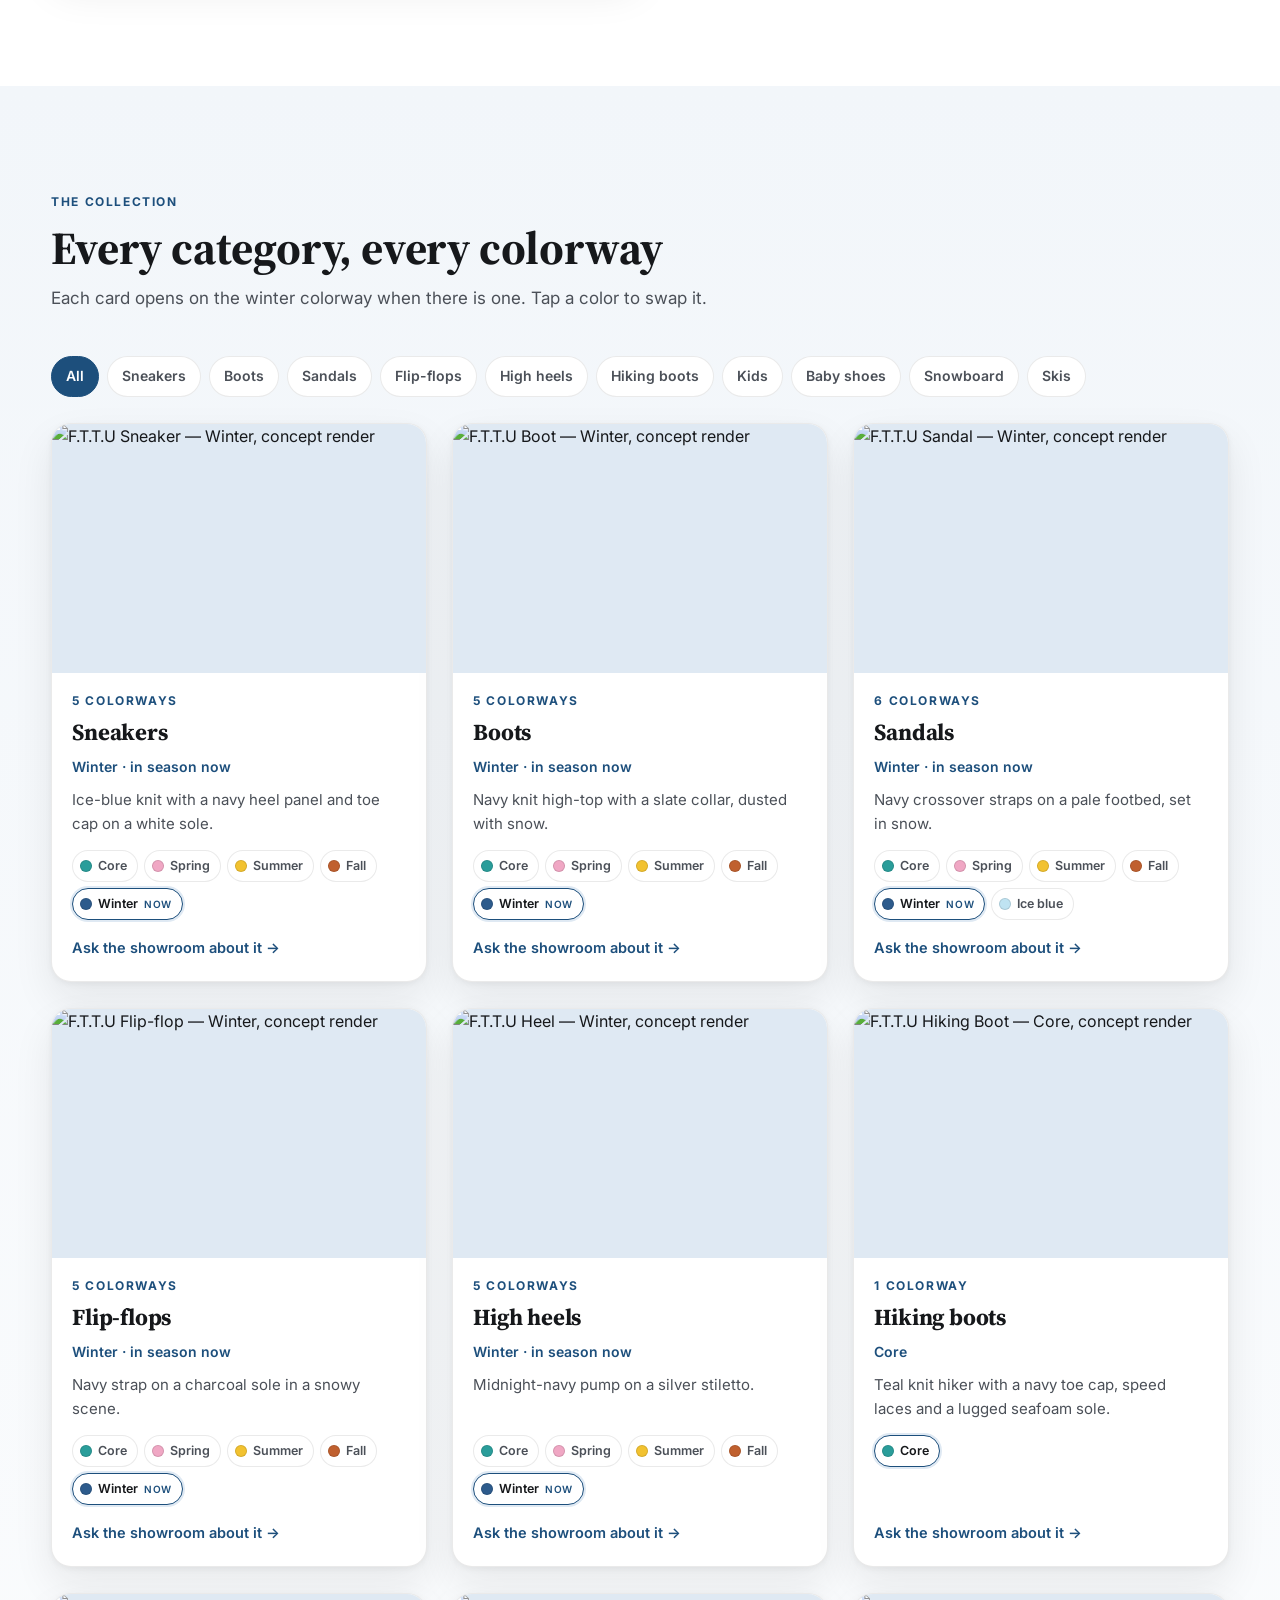
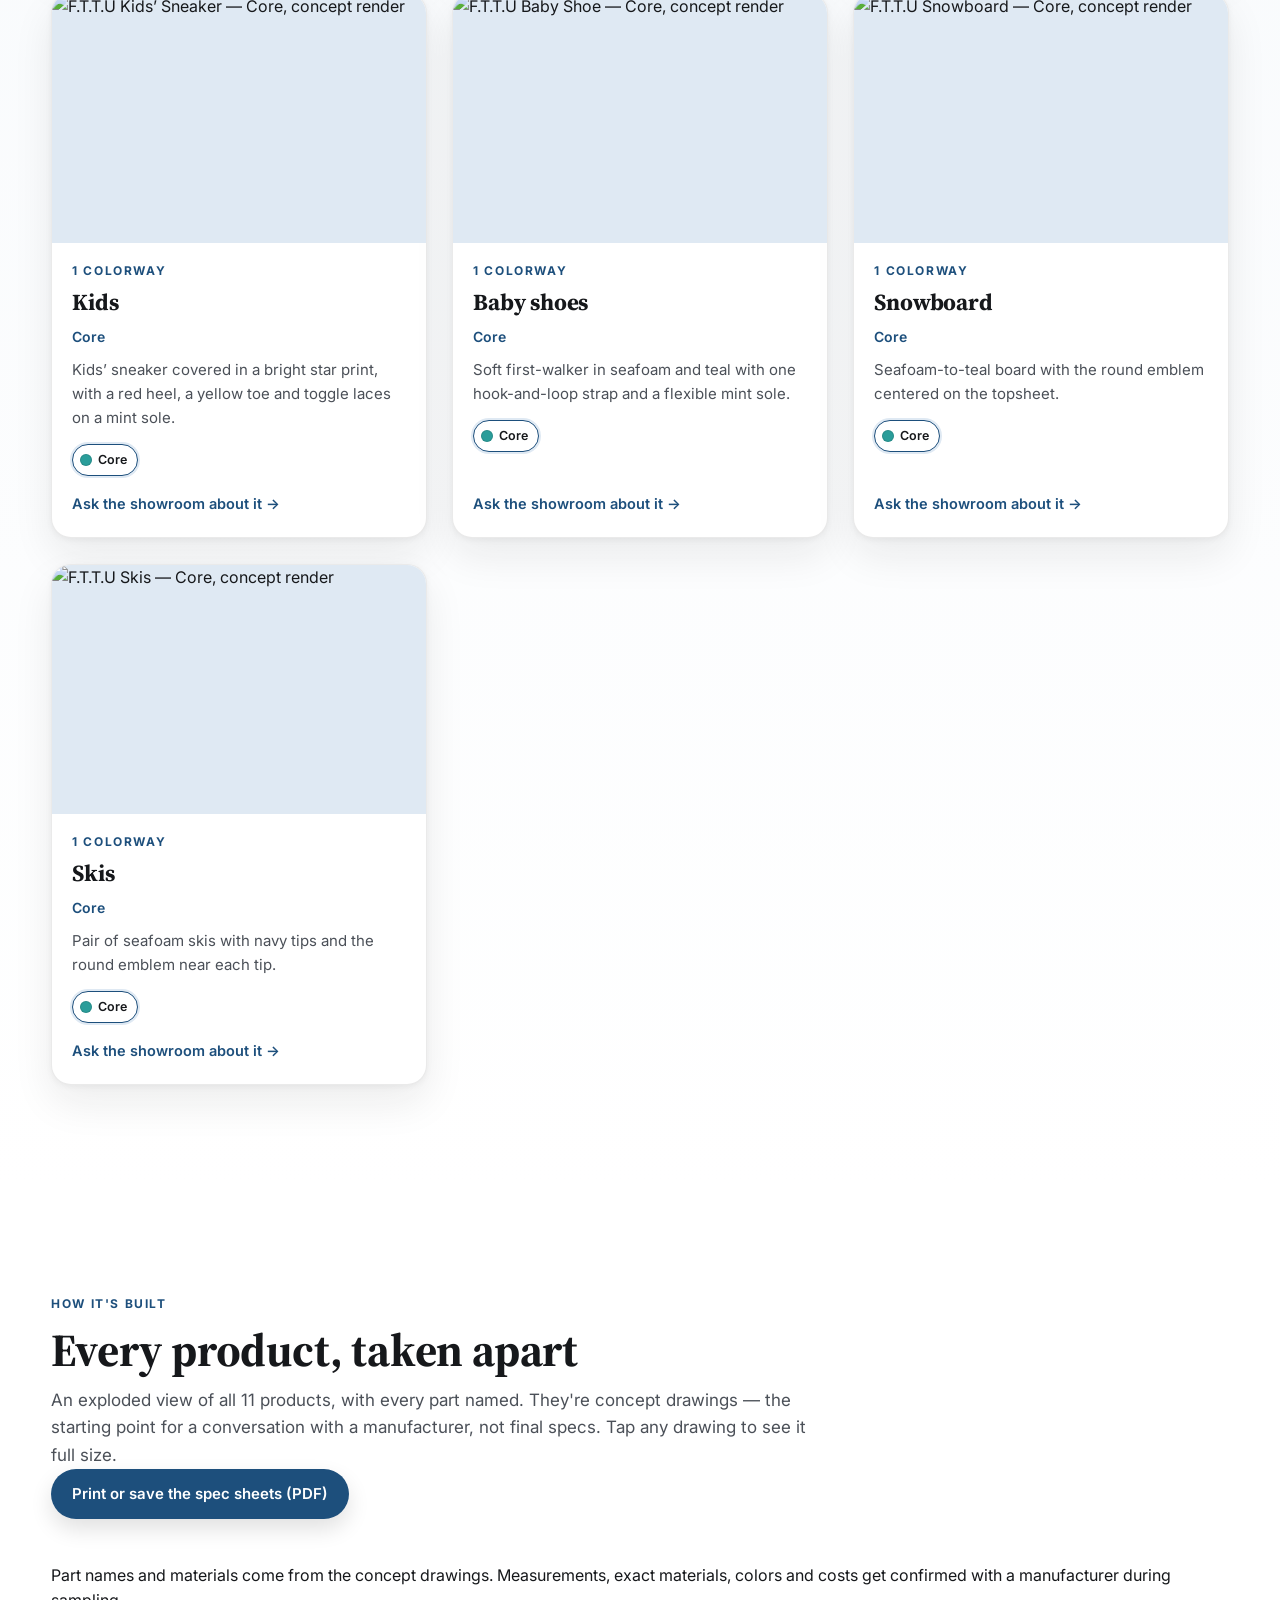
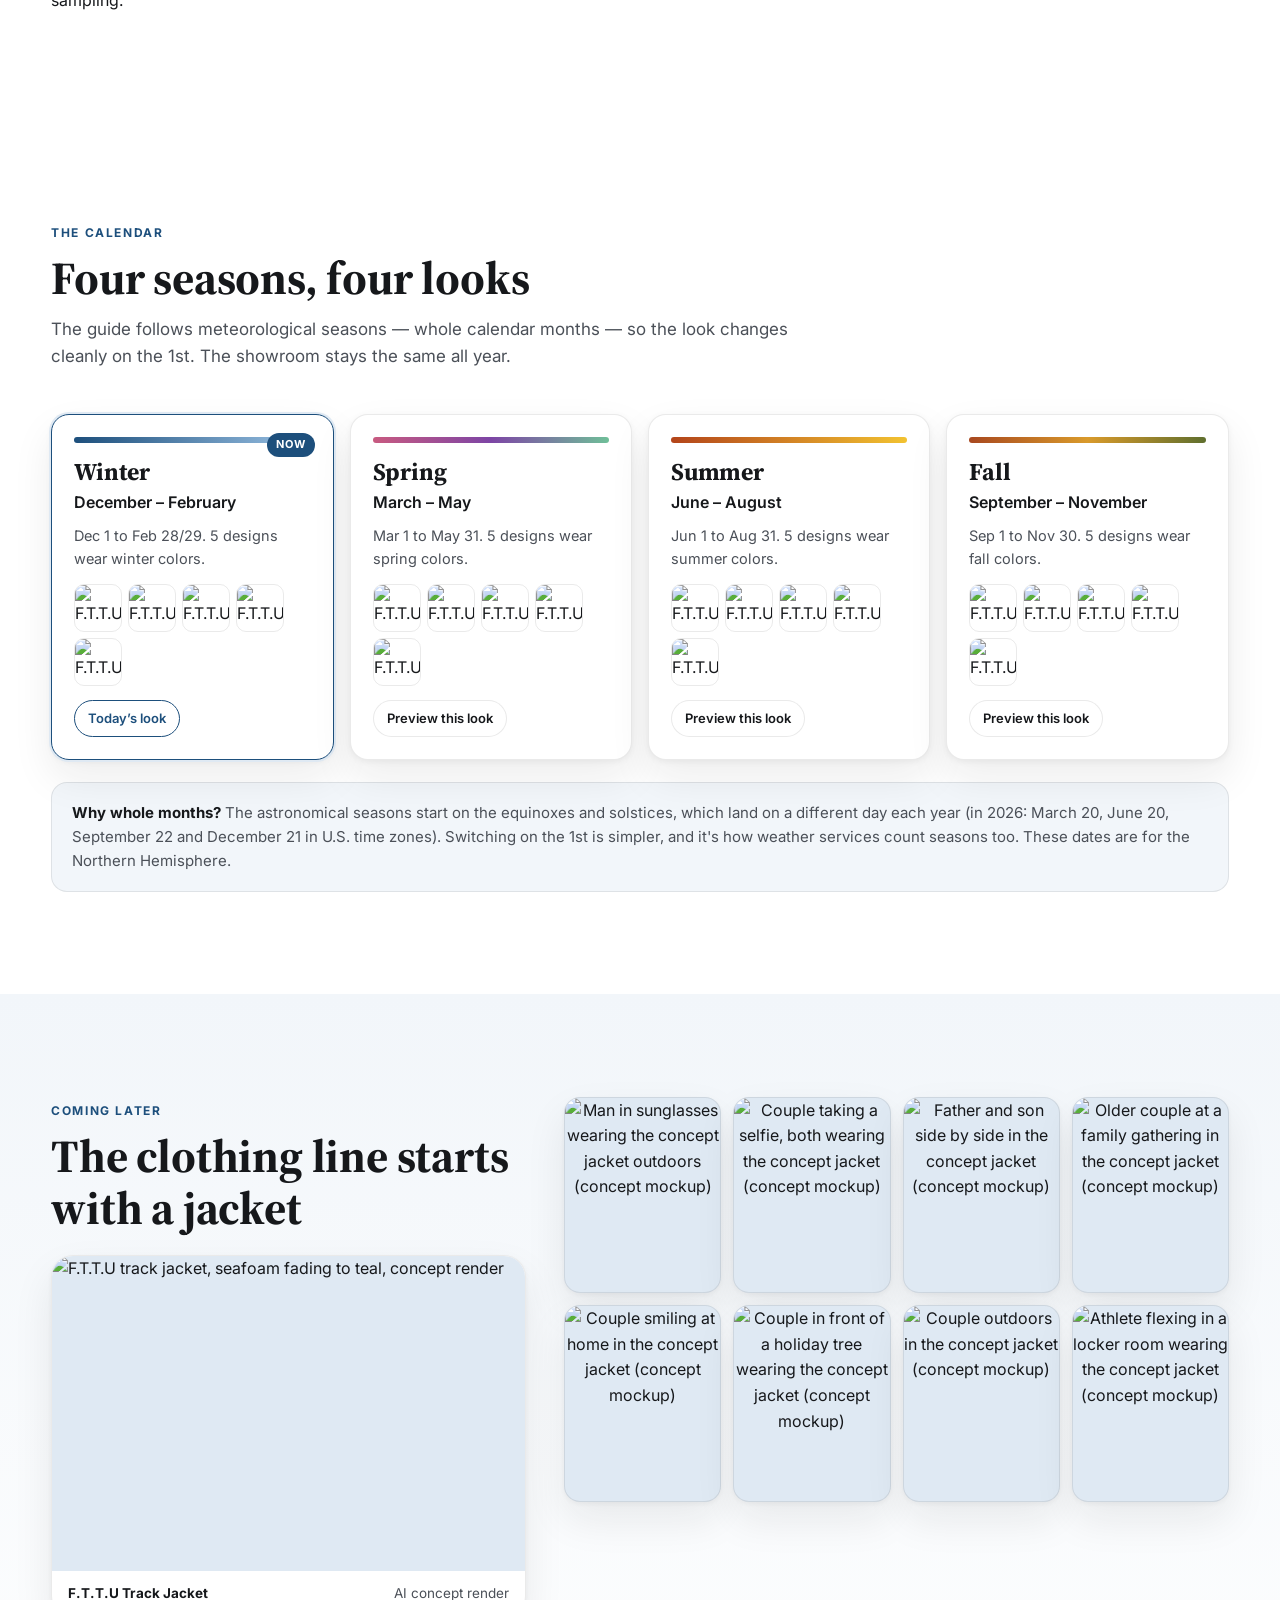
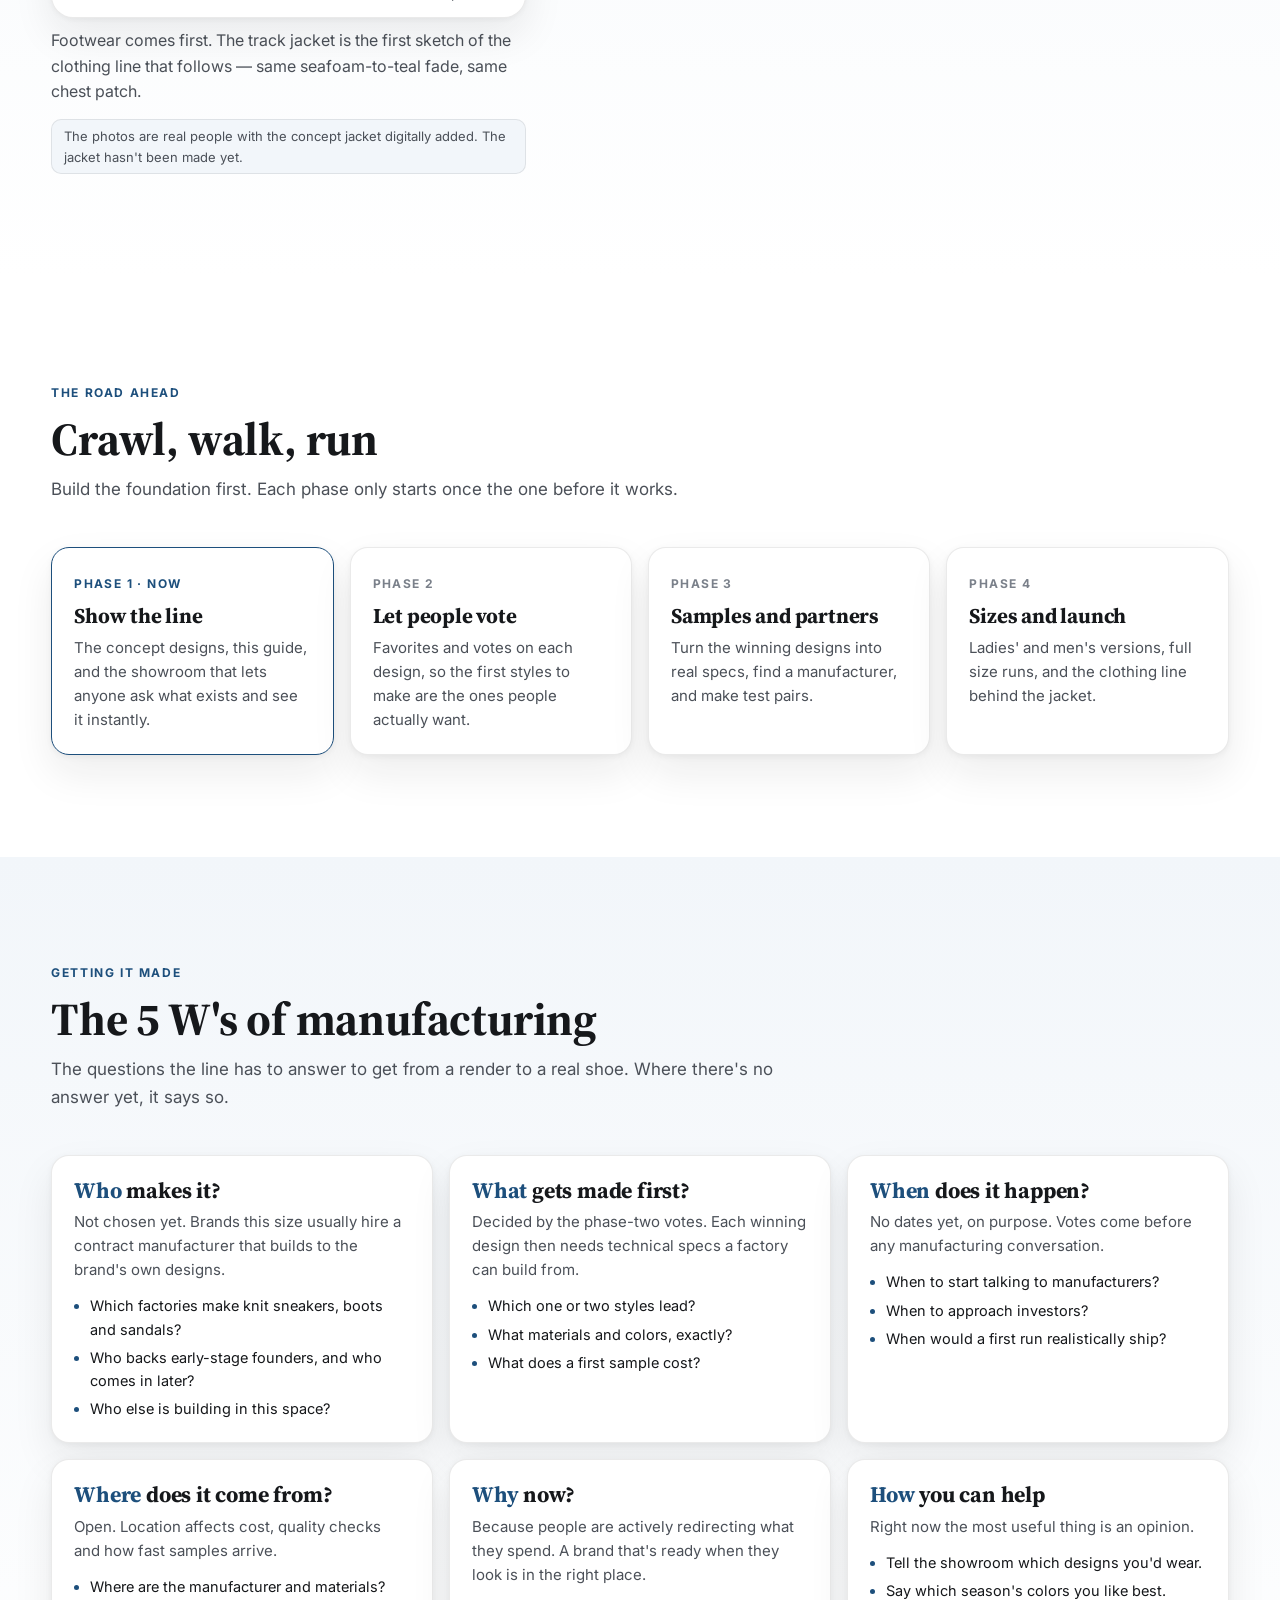
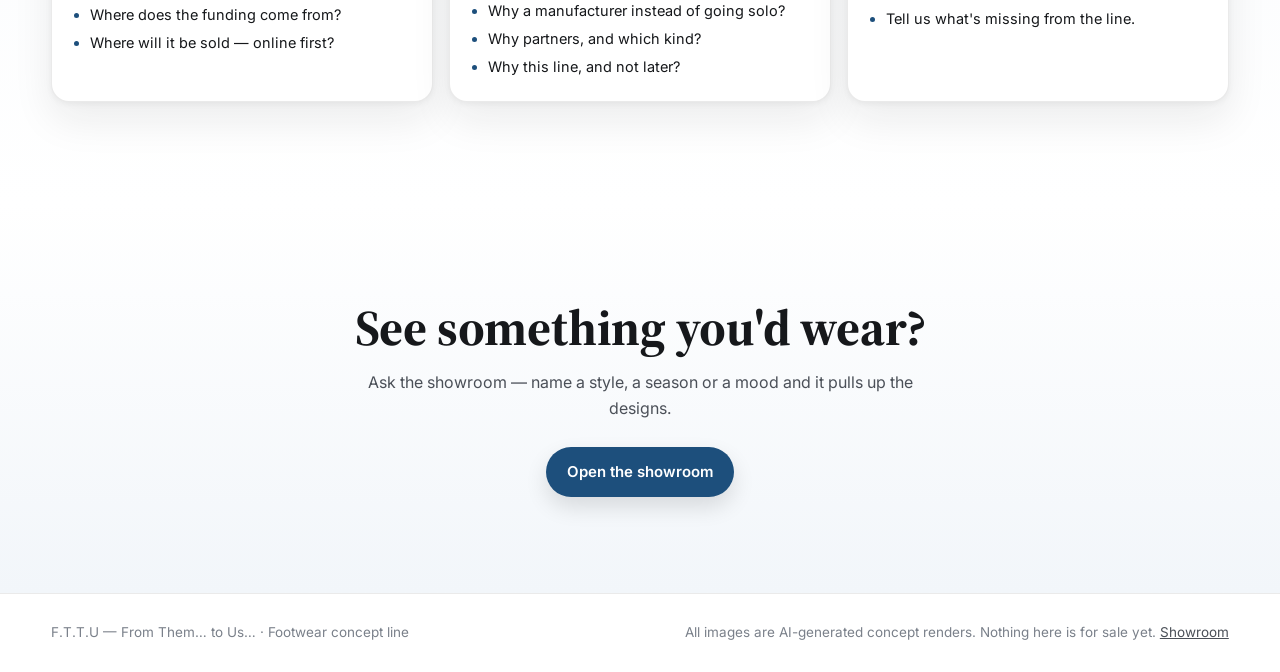
==== commit 57b04e08: "Add files via upload" ====
--- a/guide.html
+++ b/guide.html
@@ -30,9 +30,8 @@
       <a href="#lookbook">Lookbook</a>
       <a href="#emblem">Emblem</a>
       <a href="#collection">Collection</a>
+      <a href="#breakdowns">How it's built</a>
       <a href="#seasons">Seasons</a>
-      <a href="#apparel">Apparel</a>
-      <a href="#roadmap">Roadmap</a>
       <a href="#five-ws">The 5 W's</a>
       <button class="ctrl js-size" type="button" aria-label="Text size: Normal"><strong>Aa</strong> <span class="js-size-label">Normal</span></button>
       <button class="ctrl js-theme" type="button"><span class="dot" aria-hidden="true"></span><span class="js-theme-label">Dark mode</span></button>
@@ -44,6 +43,7 @@
     <a href="#lookbook">Lookbook</a>
     <a href="#emblem">Emblem</a>
     <a href="#collection">Collection</a>
+    <a href="#breakdowns">How it's built</a>
     <a href="#seasons">Seasons</a>
     <a href="#apparel">Apparel</a>
     <a href="#roadmap">Roadmap</a>
@@ -66,7 +66,7 @@
         <p class="lede">F.T.T.U Footwear is a new line in concept: sneakers, boots, sandals, heels, kids' shoes and snow gear, each in a signature seafoam-and-teal look plus a colorway for every season. Nothing is for sale yet. This guide shows the whole line and where it's headed.</p>
         <div class="hero-ctas">
           <a class="btn btn-solid" href="index.html">Ask the showroom</a>
-          <a class="btn btn-ghost" href="#lookbook">See all 41 images</a>
+          <a class="btn btn-ghost" href="#lookbook">See every image</a>
         </div>
       </div>
       <figure class="frame zoomable" id="heroFig" role="button" tabindex="0" aria-label="View this design full screen">
@@ -81,7 +81,7 @@
       <div class="section-head">
         <span class="kicker">The lookbook</span>
         <h2 id="lookTitle">Every image, one swipe at a time</h2>
-        <p>All <span id="lookTotal">41</span> concept images &mdash; the emblem, every shoe in every colorway, the snow gear, the jacket and the jacket on real people. Swipe, use the arrows, or tap any image to see it full screen.</p>
+        <p>All <span id="lookTotal">52</span> concept images &mdash; the emblem, every shoe in every colorway, the snow gear, the jacket, the jacket on real people, and how every product is built. Swipe, use the arrows, or tap any image to see it full screen.</p>
       </div>
       <div class="filters" id="lookFilters" role="group" aria-label="Filter the lookbook"></div>
     </div>
@@ -93,7 +93,7 @@
     <div class="wrap">
       <div class="car-meta">
         <div class="car-caption"><strong id="carTitle"></strong><span id="carCaption"></span></div>
-        <div class="car-count"><span id="carCount">1 / 41</span><span class="car-progress"><i id="carBar"></i></span></div>
+        <div class="car-count"><span id="carCount">1 / 52</span><span class="car-progress"><i id="carBar"></i></span></div>
       </div>
       <div class="thumbstrip" id="thumbstrip" role="group" aria-label="Jump to an image"></div>
     </div>
@@ -143,6 +143,21 @@
       </div>
       <div class="filters" id="filters" role="group" aria-label="Filter by category"></div>
       <div class="grid" id="grid"></div>
+    </div>
+  </section>
+
+  <section class="section" id="breakdowns" aria-labelledby="bdTitle">
+    <div class="wrap">
+      <div class="section-head">
+        <span class="kicker">How it's built</span>
+        <h2 id="bdTitle">Every product, taken apart</h2>
+        <p>An exploded view of all <span id="bdCount">11</span> products, with every part named. They're concept drawings — the starting point for a conversation with a manufacturer, not final specs. Tap any drawing to see it full size.</p>
+        <div class="bd-actions">
+          <button type="button" class="btn btn-solid" id="bdPrint">Print or save the spec sheets (PDF)</button>
+        </div>
+      </div>
+      <div class="bd-grid" id="bdGrid"></div>
+      <p class="bd-note">Part names and materials come from the concept drawings. Measurements, exact materials, colors and costs get confirmed with a manufacturer during sampling.</p>
     </div>
   </section>
 
